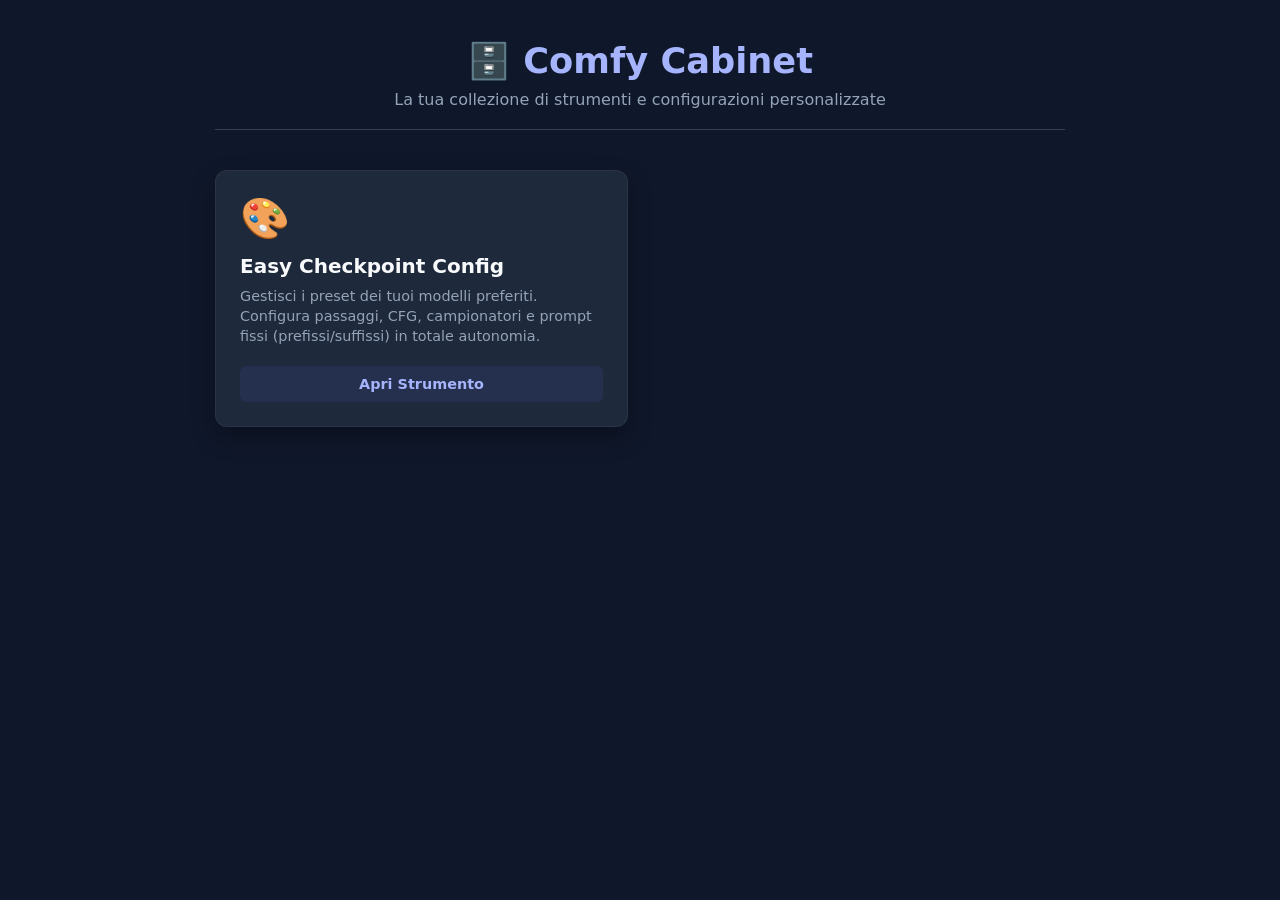
==== web/index.html @ f2f69a7c "V0.1" ====
<!DOCTYPE html>
<html lang="it">
<head>
    <meta charset="UTF-8">
    <meta name="viewport" content="width=device-width, initial-scale=1.0">
    <title>Comfy Cabinet - Home</title>
    <link rel="icon" type="image/x-icon" href="favicon.ico">
    <link rel="stylesheet" href="assets/css/style.css">
</head>
<body>
    <div class="container">
        <header>
            <h1>🗄️ Comfy Cabinet</h1>
            <p>La tua collezione di strumenti e configurazioni personalizzate</p>
        </header>

        <div class="cabinet-grid">
            <a href="tools/easy-checkpoint-config/index.html" class="tool-card">
                <div>
                    <div class="tool-icon">🎨</div>
                    <div class="tool-title">Easy Checkpoint Config</div>
                    <div class="tool-desc">Gestisci i preset dei tuoi modelli preferiti. Configura passaggi, CFG, campionatori e prompt fissi (prefissi/suffissi) in totale autonomia.</div>
                </div>
                <div class="tool-btn">Apri Strumento</div>
            </a>
        </div>
    </div>
</body>
</html>
---- web/assets/css/style.css ----
:root {
    --bg-main: #0f172a;
    --bg-card: #1e293b;
    --bg-input: #020617;
    --border-color: #334155;
    --text-main: #f8fafc;
    --text-muted: #94a3b8;
    --accent: #6366f1;
    --accent-hover: #4f46e5;
    --success: #10b981;
    --error: #ef4444;
    --bg-dropdown: #090d16;
}

* { box-sizing: border-box; margin: 0; padding: 0; font-family: system-ui, sans-serif; }
body { background-color: var(--bg-main); color: var(--text-main); min-height: 100vh; padding: 40px 20px; }
.container { max-width: 850px; margin: 0 auto; }

header { text-align: center; margin-bottom: 40px; border-bottom: 1px solid var(--border-color); padding-bottom: 20px; }
h1 { font-size: 2.2rem; font-weight: 800; color: #a5b4fc; }
header p { color: var(--text-muted); margin-top: 8px; font-size: 1rem; }

.cabinet-grid { display: grid; grid-template-columns: 1fr; gap: 24px; margin-top: 20px; }
@media (min-width: 768px) { .cabinet-grid { grid-template-columns: 1fr 1fr; } }
.tool-card { 
    background-color: var(--bg-card); border-radius: 12px; padding: 24px; 
    border: 1px solid rgba(255, 255, 255, 0.05); box-shadow: 0 10px 25px rgba(0,0,0,0.3);
    display: flex; flex-direction: column; justify-content: space-between;
    transition: transform 0.2s, border-color 0.2s; text-decoration: none; color: inherit;
}
.tool-card:hover { transform: translateY(-2px); border-color: var(--accent); }
.tool-icon { font-size: 2.5rem; margin-bottom: 12px; }
.tool-title { font-size: 1.25rem; font-weight: 700; color: #f8fafc; margin-bottom: 8px; }
.tool-desc { font-size: 0.9rem; color: var(--text-muted); line-height: 1.4; margin-bottom: 20px; }
.tool-btn { background-color: rgba(99, 102, 241, 0.1); color: #a5b4fc; font-weight: 700; font-size: 0.9rem; padding: 10px 16px; border-radius: 6px; text-align: center; transition: all 0.2s; }
.tool-card:hover .tool-btn { background-color: var(--accent); color: white; }

header.tool-header { position: relative; display: flex; justify-content: center; align-items: center; margin-bottom: 24px; }
header.tool-header h1 { font-size: 2rem; }
.btn-nav { color: var(--text-muted); text-decoration: none; font-size: 0.9rem; font-weight: 700; padding: 8px 14px; border-radius: 6px; background: rgba(255,255,255,0.02); border: 1px solid var(--border-color); transition: all 0.2s; }
.btn-nav:hover { color: white; background: rgba(255,255,255,0.08); }
.nav-left { position: absolute; left: 0; }
.nav-right { position: absolute; right: 0; }

.card { background-color: var(--bg-card); border-radius: 12px; padding: 30px; box-shadow: 0 10px 25px rgba(0,0,0,0.4); border: 1px solid rgba(255, 255, 255, 0.05); }
.form-group { margin-bottom: 24px; }
label { display: block; text-transform: uppercase; font-size: 0.75rem; font-weight: 700; letter-spacing: 0.05em; color: var(--text-muted); margin-bottom: 8px; }
input, textarea { width: 100%; background-color: var(--bg-input); border: 1px solid var(--border-color); border-radius: 8px; padding: 12px; color: var(--text-main); font-size: 0.95rem; outline: none; }
input:focus, textarea:focus { border-color: var(--accent); box-shadow: 0 0 0 3px rgba(99, 102, 241, 0.2); }

.select-box-container { position: relative; width: 100%; }
.select-trigger { width: 100%; background-color: var(--bg-input); border: 1px solid var(--border-color); border-radius: 8px; padding: 12px; color: var(--text-main); font-size: 0.95rem; cursor: pointer; display: flex; justify-content: space-between; align-items: center; user-select: none; }
.select-trigger::after { content: ""; border-left: 5px solid transparent; border-right: 5px solid transparent; border-top: 5px solid var(--text-muted); }
.dropdown-panel { position: absolute; top: calc(100% + 4px); left: 0; width: 100%; background-color: var(--bg-dropdown); border: 1px solid var(--border-color); border-radius: 8px; z-index: 100; display: none; padding: 8px; box-shadow: 0 10px 20px rgba(0,0,0,0.5); }
.dropdown-search-wrapper { margin-bottom: 8px; }
.dropdown-search-wrapper input { padding: 8px 10px; font-size: 0.85rem; }
.dropdown-items-list { max-height: 180px; overflow-y: auto; }
.dropdown-item { padding: 10px 12px; cursor: pointer; font-size: 0.95rem; border-radius: 6px; }
.dropdown-item:hover { background-color: var(--accent); color: white; }
.dropdown-item.no-results { color: var(--text-muted); font-style: italic; }

.grid-2 { display: grid; grid-template-columns: 1fr; gap: 20px; }
@media (min-width: 768px) { .grid-2 { grid-template-columns: 1fr 1fr; } }
textarea { resize: none; overflow-y: hidden; min-height: 58px; }
.disabled-form { opacity: 0.3; pointer-events: none; }
.footer-actions { display: flex; justify-content: space-between; align-items: center; margin-top: 24px; padding-top: 16px; border-top: 1px solid var(--border-color); }
.status-msg { font-size: 0.9rem; font-weight: 600; }
.btn-save { background-color: var(--accent); color: white; font-weight: 700; border: none; padding: 14px 28px; border-radius: 8px; cursor: pointer; transition: all 0.2s; box-shadow: 0 4px 12px rgba(99, 102, 241, 0.3); }
.btn-save:hover { background-color: var(--accent-hover); transform: translateY(-1px); }
hr { border: 0; height: 1px; background: var(--border-color); margin: 24px 0; }
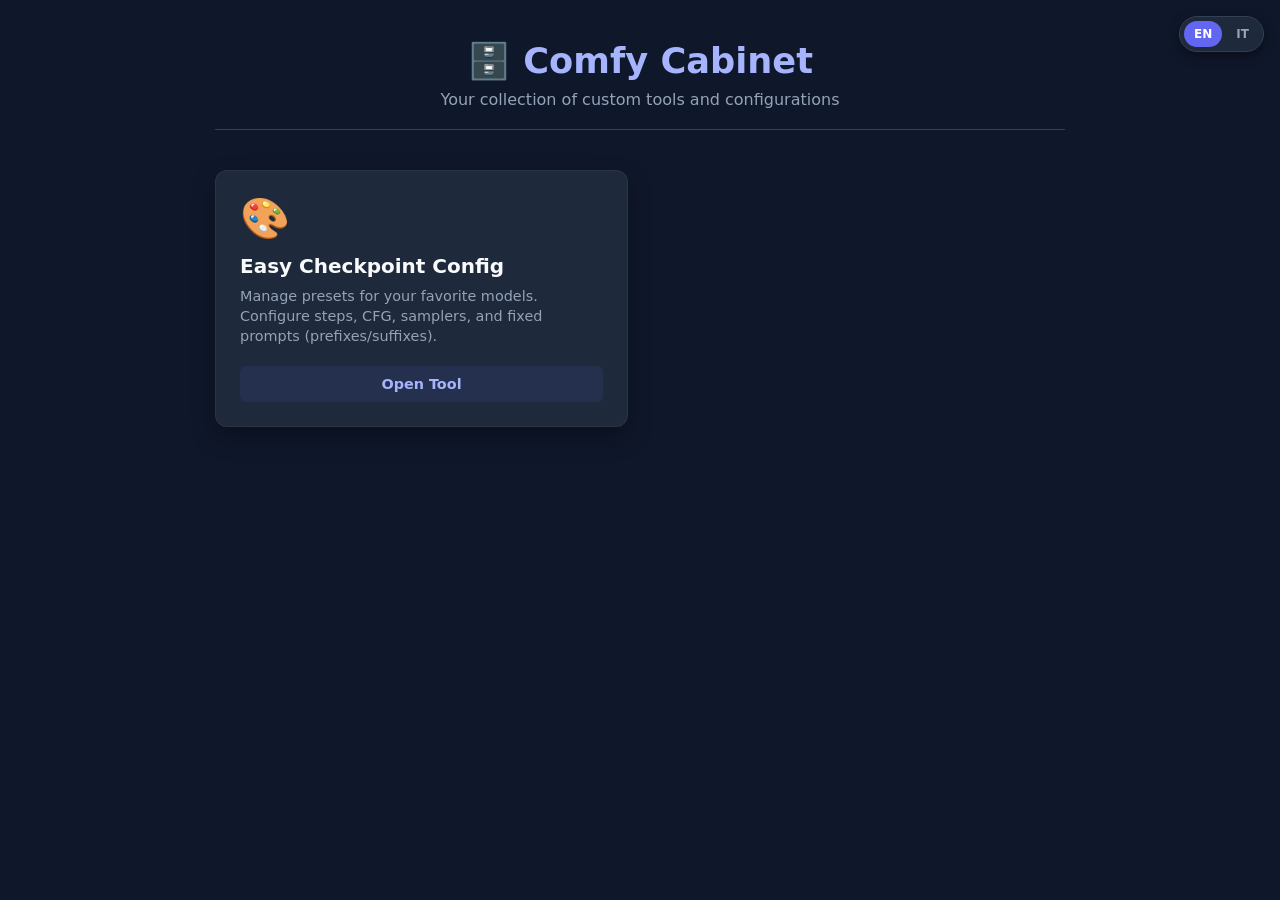
==== commit 981d8640: "i18n translations, changed default from Italian to English" ====
--- a/web/index.html
+++ b/web/index.html
@@ -1,27 +1,28 @@
 <!DOCTYPE html>
-<html lang="it">
+<html lang="en">
 <head>
     <meta charset="UTF-8">
     <meta name="viewport" content="width=device-width, initial-scale=1.0">
-    <title>Comfy Cabinet - Home</title>
+    <title data-i18n="home.page_title">Comfy Cabinet - Home</title>
     <link rel="icon" type="image/x-icon" href="favicon.ico">
     <link rel="stylesheet" href="assets/css/style.css">
+    <script src="assets/js/i18n.js" data-lang-path="lang/"></script>
 </head>
 <body>
     <div class="container">
         <header>
-            <h1>🗄️ Comfy Cabinet</h1>
-            <p>La tua collezione di strumenti e configurazioni personalizzate</p>
+            <h1 data-i18n="home.title">🗄️ Comfy Cabinet</h1>
+            <p data-i18n="home.subtitle">Your collection of custom tools and configurations</p>
         </header>
 
         <div class="cabinet-grid">
             <a href="tools/easy-checkpoint-config/index.html" class="tool-card">
                 <div>
                     <div class="tool-icon">🎨</div>
-                    <div class="tool-title">Easy Checkpoint Config</div>
-                    <div class="tool-desc">Gestisci i preset dei tuoi modelli preferiti. Configura passaggi, CFG, campionatori e prompt fissi (prefissi/suffissi) in totale autonomia.</div>
+                    <div class="tool-title" data-i18n="home.tool_title">Easy Checkpoint Config</div>
+                    <div class="tool-desc" data-i18n="home.tool_desc">Manage presets for your favorite models. Configure steps, CFG, samplers, and fixed prompts (prefixes/suffixes).</div>
                 </div>
-                <div class="tool-btn">Apri Strumento</div>
+                <div class="tool-btn" data-i18n="home.tool_button">Open Tool</div>
             </a>
         </div>
     </div>
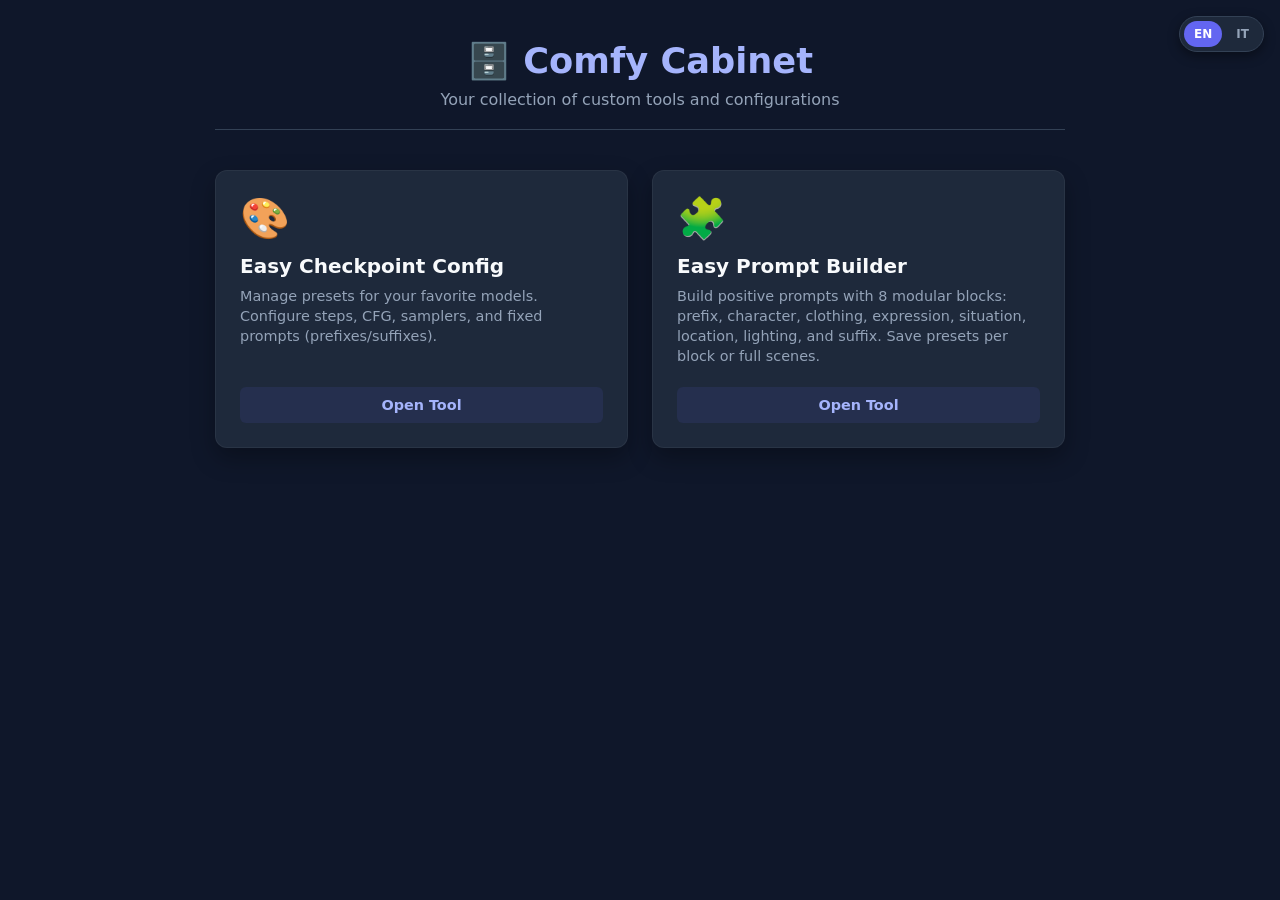
==== commit beb2a288: "added prompt-builder tool" ====
--- a/web/index.html
+++ b/web/index.html
@@ -24,6 +24,15 @@
                 </div>
                 <div class="tool-btn" data-i18n="home.tool_button">Open Tool</div>
             </a>
+
+            <a href="tools/prompt-builder/index.html" class="tool-card">
+                <div>
+                    <div class="tool-icon">🧩</div>
+                    <div class="tool-title" data-i18n="home.tool2_title">Easy Prompt Builder</div>
+                    <div class="tool-desc" data-i18n="home.tool2_desc">Build positive prompts with 8 modular blocks: prefix, character, clothing, expression, situation, location, lighting, and suffix. Save presets per block or full scenes.</div>
+                </div>
+                <div class="tool-btn" data-i18n="home.tool2_button">Open Tool</div>
+            </a>
         </div>
     </div>
 </body>
--- a/web/assets/css/style.css
+++ b/web/assets/css/style.css
@@ -61,6 +61,8 @@
 
 .grid-2 { display: grid; grid-template-columns: 1fr; gap: 20px; }
 @media (min-width: 768px) { .grid-2 { grid-template-columns: 1fr 1fr; } }
+.grid-3 { display: grid; grid-template-columns: 1fr; gap: 20px; }
+@media (min-width: 768px) { .grid-3 { grid-template-columns: 1fr 1fr 1fr; } }
 textarea { resize: none; overflow-y: hidden; min-height: 58px; }
 .disabled-form { opacity: 0.3; pointer-events: none; }
 .footer-actions { display: flex; justify-content: space-between; align-items: center; margin-top: 24px; padding-top: 16px; border-top: 1px solid var(--border-color); }
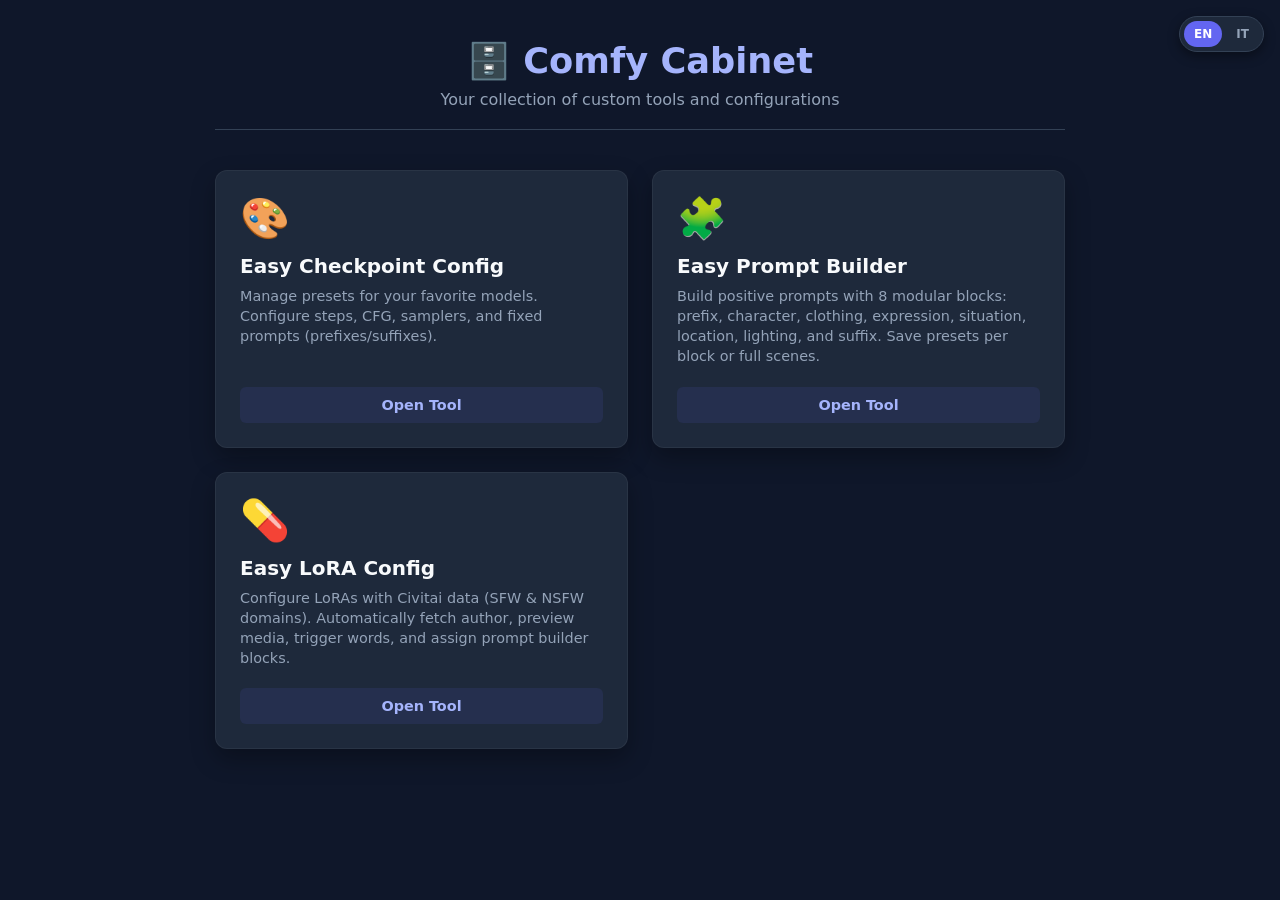
==== commit c5730000: "added lora-config tool" ====
--- a/web/index.html
+++ b/web/index.html
@@ -33,6 +33,15 @@
                 </div>
                 <div class="tool-btn" data-i18n="home.tool2_button">Open Tool</div>
             </a>
+
+            <a href="tools/lora-config/index.html" class="tool-card">
+                <div>
+                    <div class="tool-icon">💊</div>
+                    <div class="tool-title" data-i18n="home.tool3_title">Easy LoRA Config</div>
+                    <div class="tool-desc" data-i18n="home.tool3_desc">Configure LoRAs with Civitai data (SFW & NSFW domains). Automatically fetch author, preview media, trigger words, and assign prompt builder blocks.</div>
+                </div>
+                <div class="tool-btn" data-i18n="home.tool3_button">Open Tool</div>
+            </a>
         </div>
     </div>
 </body>
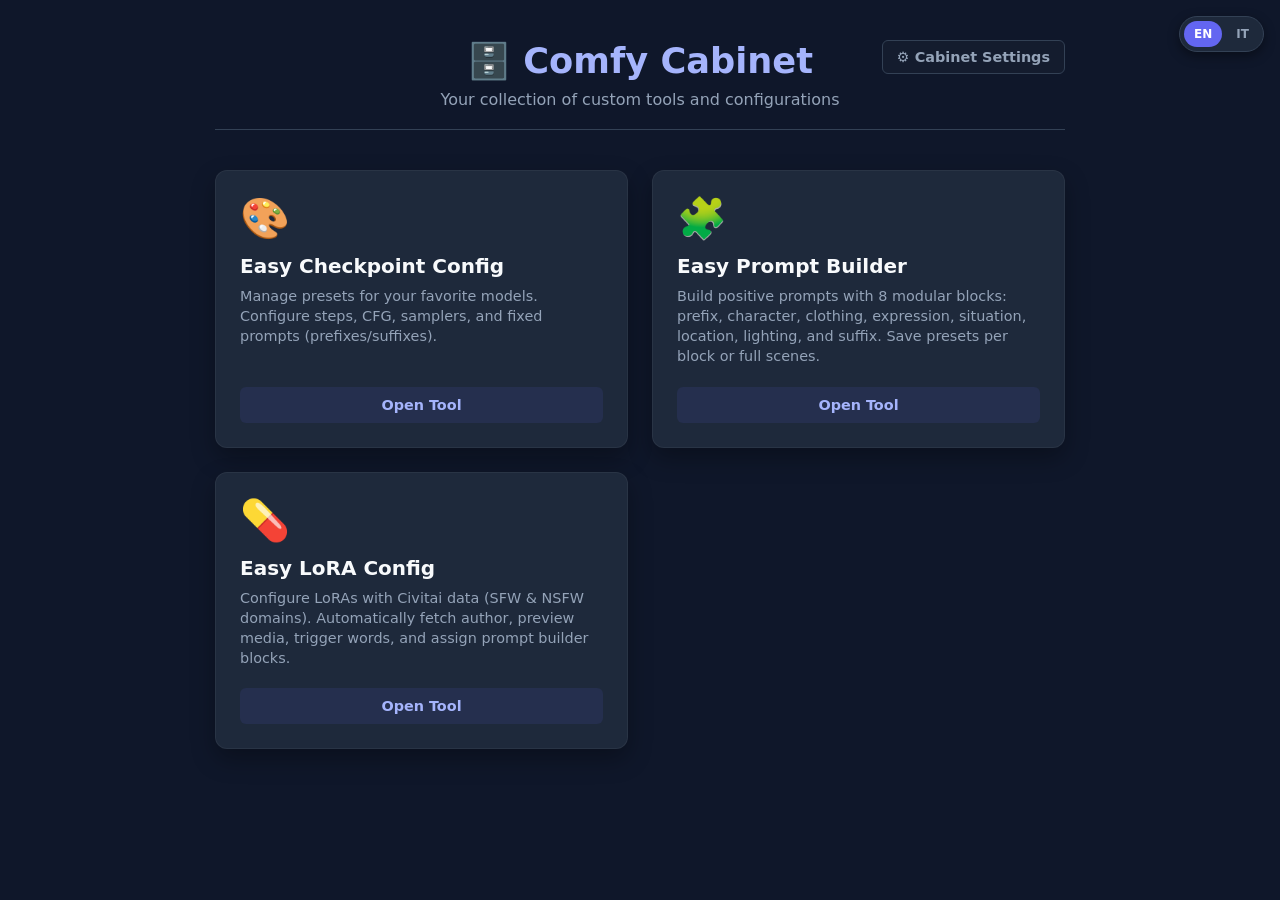
==== commit ec238751: "Better configs and couple bug fixes" ====
--- a/web/index.html
+++ b/web/index.html
@@ -7,10 +7,13 @@
     <link rel="icon" type="image/x-icon" href="favicon.ico">
     <link rel="stylesheet" href="assets/css/style.css">
     <script src="assets/js/i18n.js" data-lang-path="lang/"></script>
+    <script src="assets/js/toast.js"></script>
+    <script src="assets/js/modal_manager.js"></script>
 </head>
 <body>
     <div class="container">
-        <header>
+        <header style="position: relative;">
+            <button type="button" id="btnOpenGlobalSettings" class="btn-nav" style="position: absolute; right: 0; top: 0;" data-i18n="home.settings_btn">⚙️ Cabinet Settings</button>
             <h1 data-i18n="home.title">🗄️ Comfy Cabinet</h1>
             <p data-i18n="home.subtitle">Your collection of custom tools and configurations</p>
         </header>
@@ -44,5 +47,63 @@
             </a>
         </div>
     </div>
+
+    <!-- Global Cabinet Settings Modal -->
+    <div id="globalCabinetSettingsModal" class="modal-overlay" style="display: none; position: fixed; top: 0; left: 0; width: 100vw; height: 100vh; background: rgba(0,0,0,0.7); z-index: 1000; justify-content: center; align-items: center;">
+        <div class="card" style="max-width: 520px; width: 90%;">
+            <div style="display: flex; justify-content: space-between; align-items: center; margin-bottom: 20px;">
+                <h2 style="font-size: 1.25rem; color: white;" data-i18n="home.settings_title">⚙️ Comfy Cabinet Global Settings</h2>
+                <button type="button" id="btnCloseGlobalSettings" class="btn-nav" style="padding: 4px 10px;">✕</button>
+            </div>
+
+            <div class="form-group" style="display: flex; align-items: center; justify-content: space-between; background: var(--bg-input); border: 1px solid var(--border-color); border-radius: 10px; padding: 14px 16px;">
+                <div>
+                    <label style="margin-bottom: 2px; text-transform: none; font-size: 0.9rem; color: white;" data-i18n="settings.close_outside_label">Close Modals on Clicking Outside</label>
+                    <span style="font-size: 0.8rem; color: var(--text-muted); display: block;" data-i18n="settings.close_outside_desc">Dismiss any modal dialog across all Comfy Cabinet tools by clicking the dark background overlay.</span>
+                </div>
+                <input type="checkbox" id="globalCloseOutsideCheckbox" style="width: 20px; height: 20px; cursor: pointer; accent-color: var(--accent); flex-shrink: 0; margin-left: 12px;">
+            </div>
+
+            <div style="display: flex; justify-content: flex-end; margin-top: 20px;">
+                <button type="button" id="btnSaveGlobalCabinetSettings" class="btn-save">💾 Save Settings</button>
+            </div>
+        </div>
+    </div>
+
+    <script>
+        document.addEventListener("DOMContentLoaded", () => {
+            const modal = document.getElementById("globalCabinetSettingsModal");
+            const openBtn = document.getElementById("btnOpenGlobalSettings");
+            const closeBtn = document.getElementById("btnCloseGlobalSettings");
+            const checkbox = document.getElementById("globalCloseOutsideCheckbox");
+            const saveBtn = document.getElementById("btnSaveGlobalCabinetSettings");
+
+            if (checkbox) {
+                checkbox.checked = window.ComfyCabinetSettings.getCloseModalOnClickOutside();
+            }
+
+            if (openBtn && modal) {
+                openBtn.addEventListener("click", () => {
+                    modal.style.display = "flex";
+                });
+            }
+
+            if (closeBtn && modal) {
+                closeBtn.addEventListener("click", () => {
+                    modal.style.display = "none";
+                });
+            }
+
+            if (saveBtn) {
+                saveBtn.addEventListener("click", () => {
+                    if (checkbox) {
+                        window.ComfyCabinetSettings.setCloseModalOnClickOutside(checkbox.checked);
+                    }
+                    if (modal) modal.style.display = "none";
+                    if (window.Toast) window.Toast.success("Global settings saved!");
+                });
+            }
+        });
+    </script>
 </body>
 </html>
--- a/web/assets/css/style.css
+++ b/web/assets/css/style.css
@@ -1,72 +1,125 @@
-:root {
-    --bg-main: #0f172a;
-    --bg-card: #1e293b;
-    --bg-input: #020617;
-    --border-color: #334155;
-    --text-main: #f8fafc;
-    --text-muted: #94a3b8;
-    --accent: #6366f1;
-    --accent-hover: #4f46e5;
-    --success: #10b981;
-    --error: #ef4444;
-    --bg-dropdown: #090d16;
-}
-
-* { box-sizing: border-box; margin: 0; padding: 0; font-family: system-ui, sans-serif; }
-body { background-color: var(--bg-main); color: var(--text-main); min-height: 100vh; padding: 40px 20px; }
-.container { max-width: 850px; margin: 0 auto; }
-
-header { text-align: center; margin-bottom: 40px; border-bottom: 1px solid var(--border-color); padding-bottom: 20px; }
-h1 { font-size: 2.2rem; font-weight: 800; color: #a5b4fc; }
-header p { color: var(--text-muted); margin-top: 8px; font-size: 1rem; }
-
-.cabinet-grid { display: grid; grid-template-columns: 1fr; gap: 24px; margin-top: 20px; }
-@media (min-width: 768px) { .cabinet-grid { grid-template-columns: 1fr 1fr; } }
-.tool-card { 
-    background-color: var(--bg-card); border-radius: 12px; padding: 24px; 
-    border: 1px solid rgba(255, 255, 255, 0.05); box-shadow: 0 10px 25px rgba(0,0,0,0.3);
-    display: flex; flex-direction: column; justify-content: space-between;
-    transition: transform 0.2s, border-color 0.2s; text-decoration: none; color: inherit;
-}
-.tool-card:hover { transform: translateY(-2px); border-color: var(--accent); }
-.tool-icon { font-size: 2.5rem; margin-bottom: 12px; }
-.tool-title { font-size: 1.25rem; font-weight: 700; color: #f8fafc; margin-bottom: 8px; }
-.tool-desc { font-size: 0.9rem; color: var(--text-muted); line-height: 1.4; margin-bottom: 20px; }
-.tool-btn { background-color: rgba(99, 102, 241, 0.1); color: #a5b4fc; font-weight: 700; font-size: 0.9rem; padding: 10px 16px; border-radius: 6px; text-align: center; transition: all 0.2s; }
-.tool-card:hover .tool-btn { background-color: var(--accent); color: white; }
-
-header.tool-header { position: relative; display: flex; justify-content: center; align-items: center; margin-bottom: 24px; }
-header.tool-header h1 { font-size: 2rem; }
-.btn-nav { color: var(--text-muted); text-decoration: none; font-size: 0.9rem; font-weight: 700; padding: 8px 14px; border-radius: 6px; background: rgba(255,255,255,0.02); border: 1px solid var(--border-color); transition: all 0.2s; }
-.btn-nav:hover { color: white; background: rgba(255,255,255,0.08); }
-.nav-left { position: absolute; left: 0; }
-.nav-right { position: absolute; right: 0; }
-
-.card { background-color: var(--bg-card); border-radius: 12px; padding: 30px; box-shadow: 0 10px 25px rgba(0,0,0,0.4); border: 1px solid rgba(255, 255, 255, 0.05); }
-.form-group { margin-bottom: 24px; }
-label { display: block; text-transform: uppercase; font-size: 0.75rem; font-weight: 700; letter-spacing: 0.05em; color: var(--text-muted); margin-bottom: 8px; }
-input, textarea { width: 100%; background-color: var(--bg-input); border: 1px solid var(--border-color); border-radius: 8px; padding: 12px; color: var(--text-main); font-size: 0.95rem; outline: none; }
-input:focus, textarea:focus { border-color: var(--accent); box-shadow: 0 0 0 3px rgba(99, 102, 241, 0.2); }
-
-.select-box-container { position: relative; width: 100%; }
-.select-trigger { width: 100%; background-color: var(--bg-input); border: 1px solid var(--border-color); border-radius: 8px; padding: 12px; color: var(--text-main); font-size: 0.95rem; cursor: pointer; display: flex; justify-content: space-between; align-items: center; user-select: none; }
-.select-trigger::after { content: ""; border-left: 5px solid transparent; border-right: 5px solid transparent; border-top: 5px solid var(--text-muted); }
-.dropdown-panel { position: absolute; top: calc(100% + 4px); left: 0; width: 100%; background-color: var(--bg-dropdown); border: 1px solid var(--border-color); border-radius: 8px; z-index: 100; display: none; padding: 8px; box-shadow: 0 10px 20px rgba(0,0,0,0.5); }
-.dropdown-search-wrapper { margin-bottom: 8px; }
-.dropdown-search-wrapper input { padding: 8px 10px; font-size: 0.85rem; }
-.dropdown-items-list { max-height: 180px; overflow-y: auto; }
-.dropdown-item { padding: 10px 12px; cursor: pointer; font-size: 0.95rem; border-radius: 6px; }
-.dropdown-item:hover { background-color: var(--accent); color: white; }
-.dropdown-item.no-results { color: var(--text-muted); font-style: italic; }
-
-.grid-2 { display: grid; grid-template-columns: 1fr; gap: 20px; }
-@media (min-width: 768px) { .grid-2 { grid-template-columns: 1fr 1fr; } }
-.grid-3 { display: grid; grid-template-columns: 1fr; gap: 20px; }
-@media (min-width: 768px) { .grid-3 { grid-template-columns: 1fr 1fr 1fr; } }
-textarea { resize: none; overflow-y: hidden; min-height: 58px; }
-.disabled-form { opacity: 0.3; pointer-events: none; }
-.footer-actions { display: flex; justify-content: space-between; align-items: center; margin-top: 24px; padding-top: 16px; border-top: 1px solid var(--border-color); }
-.status-msg { font-size: 0.9rem; font-weight: 600; }
-.btn-save { background-color: var(--accent); color: white; font-weight: 700; border: none; padding: 14px 28px; border-radius: 8px; cursor: pointer; transition: all 0.2s; box-shadow: 0 4px 12px rgba(99, 102, 241, 0.3); }
-.btn-save:hover { background-color: var(--accent-hover); transform: translateY(-1px); }
-hr { border: 0; height: 1px; background: var(--border-color); margin: 24px 0; }+:root {
+    --bg-main: #0f172a;
+    --bg-card: #1e293b;
+    --bg-input: #020617;
+    --border-color: #334155;
+    --text-main: #f8fafc;
+    --text-muted: #94a3b8;
+    --accent: #6366f1;
+    --accent-hover: #4f46e5;
+    --success: #10b981;
+    --error: #ef4444;
+    --bg-dropdown: #090d16;
+}
+
+* { box-sizing: border-box; margin: 0; padding: 0; font-family: system-ui, sans-serif; }
+body { background-color: var(--bg-main); color: var(--text-main); min-height: 100vh; padding: 40px 20px; }
+.container { max-width: 850px; margin: 0 auto; }
+
+header { text-align: center; margin-bottom: 40px; border-bottom: 1px solid var(--border-color); padding-bottom: 20px; }
+h1 { font-size: 2.2rem; font-weight: 800; color: #a5b4fc; }
+header p { color: var(--text-muted); margin-top: 8px; font-size: 1rem; }
+
+.cabinet-grid { display: grid; grid-template-columns: 1fr; gap: 24px; margin-top: 20px; }
+@media (min-width: 768px) { .cabinet-grid { grid-template-columns: 1fr 1fr; } }
+.tool-card { 
+    background-color: var(--bg-card); border-radius: 12px; padding: 24px; 
+    border: 1px solid rgba(255, 255, 255, 0.05); box-shadow: 0 10px 25px rgba(0,0,0,0.3);
+    display: flex; flex-direction: column; justify-content: space-between;
+    transition: transform 0.2s, border-color 0.2s; text-decoration: none; color: inherit;
+}
+.tool-card:hover { transform: translateY(-2px); border-color: var(--accent); }
+.tool-icon { font-size: 2.5rem; margin-bottom: 12px; }
+.tool-title { font-size: 1.25rem; font-weight: 700; color: #f8fafc; margin-bottom: 8px; }
+.tool-desc { font-size: 0.9rem; color: var(--text-muted); line-height: 1.4; margin-bottom: 20px; }
+.tool-btn { background-color: rgba(99, 102, 241, 0.1); color: #a5b4fc; font-weight: 700; font-size: 0.9rem; padding: 10px 16px; border-radius: 6px; text-align: center; transition: all 0.2s; }
+.tool-card:hover .tool-btn { background-color: var(--accent); color: white; }
+
+header.tool-header { position: relative; display: flex; justify-content: center; align-items: center; margin-bottom: 24px; min-height: 48px; }
+header.tool-header h1 { font-size: 2rem; text-align: center; }
+.btn-nav { color: var(--text-muted); text-decoration: none; font-size: 0.9rem; font-weight: 700; padding: 8px 14px; border-radius: 6px; background: rgba(255,255,255,0.02); border: 1px solid var(--border-color); transition: all 0.2s; display: inline-flex; align-items: center; gap: 6px; }
+.btn-nav:hover { color: white; background: rgba(255,255,255,0.08); border-color: var(--accent); }
+.nav-left { position: absolute; left: 0; }
+.nav-right { position: absolute; right: 0; }
+
+@media (max-width: 640px) {
+    header.tool-header { flex-direction: column; gap: 12px; }
+    .nav-left, .nav-right { position: static; width: 100%; display: flex; justify-content: center; }
+}
+
+.card { 
+    background-color: rgba(30, 41, 59, 0.85); 
+    backdrop-filter: blur(12px); 
+    -webkit-backdrop-filter: blur(12px);
+    border-radius: 16px; padding: 30px; 
+    box-shadow: 0 10px 30px rgba(0,0,0,0.4); 
+    border: 1px solid rgba(255, 255, 255, 0.08); 
+    transition: box-shadow 0.3s ease;
+}
+.form-group { margin-bottom: 24px; }
+label { display: block; text-transform: uppercase; font-size: 0.75rem; font-weight: 700; letter-spacing: 0.05em; color: var(--text-muted); margin-bottom: 8px; }
+input, textarea { width: 100%; background-color: var(--bg-input); border: 1px solid var(--border-color); border-radius: 8px; padding: 12px; color: var(--text-main); font-size: 0.95rem; outline: none; transition: border-color 0.2s, box-shadow 0.2s; }
+input:focus, textarea:focus { border-color: var(--accent); box-shadow: 0 0 0 3px rgba(99, 102, 241, 0.25); }
+
+.select-box-container { position: relative; width: 100%; }
+.select-trigger { width: 100%; background-color: var(--bg-input); border: 1px solid var(--border-color); border-radius: 8px; padding: 12px; color: var(--text-main); font-size: 0.95rem; cursor: pointer; display: flex; justify-content: space-between; align-items: center; user-select: none; transition: border-color 0.2s; }
+.select-trigger:focus-visible { outline: 2px solid var(--accent); }
+.select-trigger::after { content: ""; border-left: 5px solid transparent; border-right: 5px solid transparent; border-top: 5px solid var(--text-muted); transition: transform 0.2s; }
+.dropdown-panel { position: absolute; top: calc(100% + 4px); left: 0; width: 100%; background-color: var(--bg-dropdown); border: 1px solid var(--border-color); border-radius: 8px; z-index: 100; display: none; padding: 8px; box-shadow: 0 10px 25px rgba(0,0,0,0.6); backdrop-filter: blur(8px); }
+.dropdown-search-wrapper { margin-bottom: 8px; }
+.dropdown-search-wrapper input { padding: 8px 10px; font-size: 0.85rem; }
+.dropdown-items-list { max-height: 200px; overflow-y: auto; scrollbar-width: thin; }
+.dropdown-item { padding: 10px 12px; cursor: pointer; font-size: 0.95rem; border-radius: 6px; transition: background-color 0.15s, color 0.15s; }
+.dropdown-item:hover, .dropdown-item.active-item { background-color: var(--accent); color: white; }
+.dropdown-item.no-results { color: var(--text-muted); font-style: italic; }
+
+.grid-2 { display: grid; grid-template-columns: 1fr; gap: 20px; }
+@media (min-width: 768px) { .grid-2 { grid-template-columns: 1fr 1fr; } }
+.grid-3 { display: grid; grid-template-columns: 1fr; gap: 20px; }
+@media (min-width: 768px) { .grid-3 { grid-template-columns: 1fr 1fr 1fr; } }
+textarea { resize: none; overflow-y: hidden; min-height: 58px; }
+.disabled-form { opacity: 0.3; pointer-events: none; }
+.footer-actions { display: flex; justify-content: space-between; align-items: center; margin-top: 24px; padding-top: 16px; border-top: 1px solid var(--border-color); }
+.status-msg { font-size: 0.9rem; font-weight: 600; }
+.btn-save { background-color: var(--accent); color: white; font-weight: 700; border: none; padding: 14px 28px; border-radius: 8px; cursor: pointer; transition: all 0.2s cubic-bezier(0.4, 0, 0.2, 1); box-shadow: 0 4px 14px rgba(99, 102, 241, 0.35); }
+.btn-save:hover { background-color: var(--accent-hover); transform: translateY(-2px); box-shadow: 0 6px 20px rgba(99, 102, 241, 0.45); }
+.btn-save:active { transform: translateY(0); }
+hr { border: 0; height: 1px; background: var(--border-color); margin: 24px 0; }
+
+/* Toast Notifications */
+#toast-container {
+    position: fixed;
+    bottom: 24px;
+    right: 24px;
+    z-index: 9999;
+    display: flex;
+    flex-direction: column;
+    gap: 10px;
+    max-width: 380px;
+    pointer-events: none;
+}
+.toast {
+    pointer-events: auto;
+    background-color: var(--bg-card);
+    color: var(--text-main);
+    border: 1px solid var(--border-color);
+    padding: 12px 18px;
+    border-radius: 10px;
+    box-shadow: 0 10px 25px rgba(0, 0, 0, 0.5);
+    display: flex;
+    align-items: center;
+    gap: 10px;
+    font-size: 0.9rem;
+    font-weight: 600;
+    animation: toastSlideIn 0.3s cubic-bezier(0.4, 0, 0.2, 1) forwards;
+    transition: opacity 0.25s ease, transform 0.25s ease;
+}
+.toast-success { border-left: 4px solid var(--success); }
+.toast-error { border-left: 4px solid var(--error); }
+.toast-info { border-left: 4px solid var(--accent); }
+.toast.toast-hide { opacity: 0; transform: translateY(10px); }
+
+@keyframes toastSlideIn {
+    from { opacity: 0; transform: translateY(20px); }
+    to { opacity: 1; transform: translateY(0); }
+}
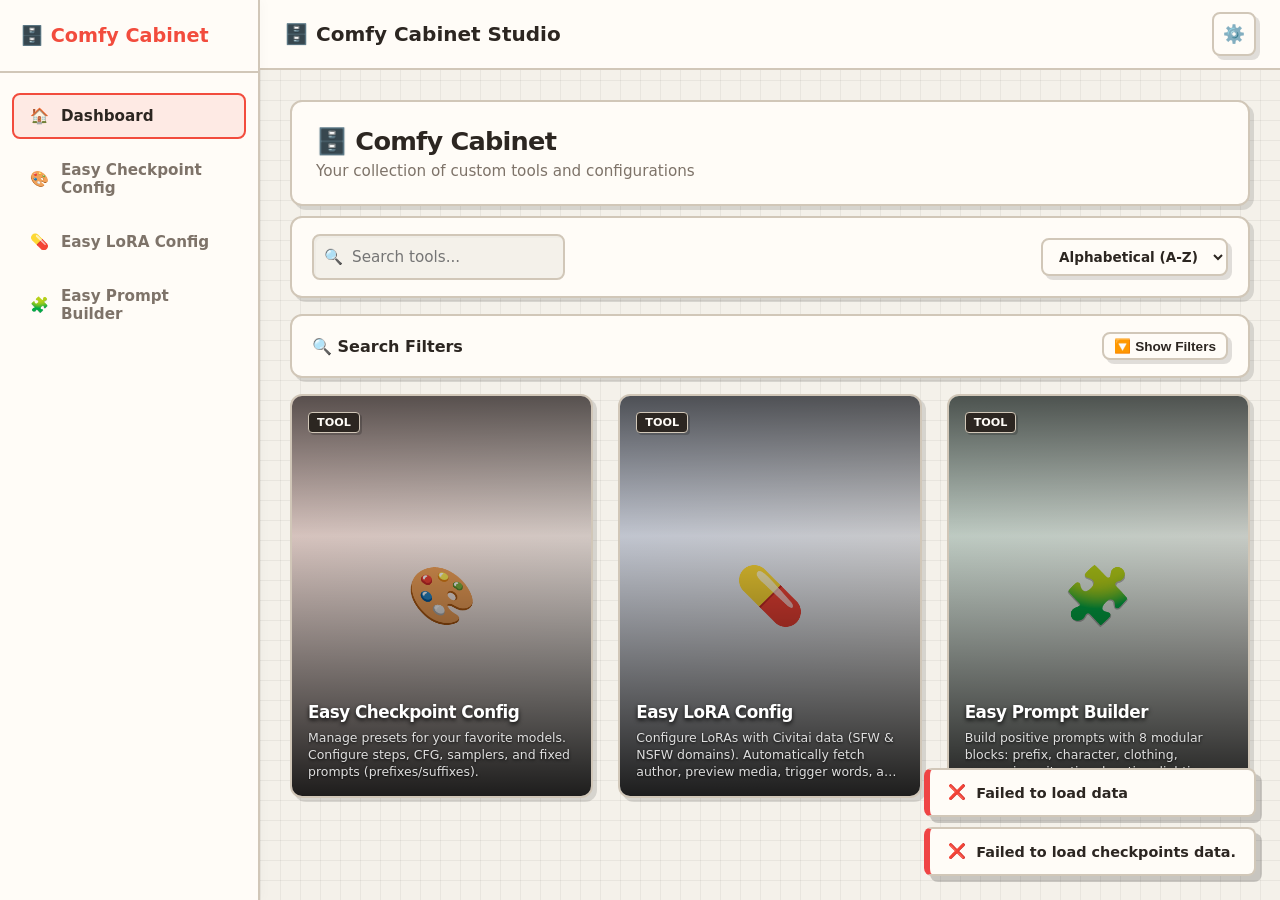
==== commit aed4d27d: "Full rework on Web UI" ====
--- a/web/index.html
+++ b/web/index.html
@@ -1,109 +1,892 @@
 <!DOCTYPE html>
-<html lang="en">
+<html lang="en" data-theme="system" data-color="vermillion">
 <head>
     <meta charset="UTF-8">
-    <meta name="viewport" content="width=device-width, initial-scale=1.0">
-    <title data-i18n="home.page_title">Comfy Cabinet - Home</title>
+    <meta name="viewport" content="width=device-width, initial-scale=1.0, maximum-scale=1.0, user-scalable=no">
+    <title data-i18n="home.page_title">Comfy Cabinet - Tactile Studio</title>
     <link rel="icon" type="image/x-icon" href="favicon.ico">
     <link rel="stylesheet" href="assets/css/style.css">
+    <link rel="stylesheet" href="assets/css/lora_config.css">
+    <link rel="stylesheet" href="assets/css/prompt_builder.css">
+    <script src="assets/js/cabinet_ui.js" defer></script>
     <script src="assets/js/i18n.js" data-lang-path="lang/"></script>
     <script src="assets/js/toast.js"></script>
     <script src="assets/js/modal_manager.js"></script>
+    <script src="assets/js/dropdown.js"></script>
+    <script src="assets/js/router.js" defer></script>
+    <script src="assets/js/dashboard.js" defer></script>
+    <script src="assets/js/easy-checkpoint-config/config.js" defer></script>
+    <script src="assets/js/lora-config/config.js" defer></script>
+    <script src="assets/js/prompt-builder/builder.js" defer></script>
 </head>
 <body>
-    <div class="container">
-        <header style="position: relative;">
-            <button type="button" id="btnOpenGlobalSettings" class="btn-nav" style="position: absolute; right: 0; top: 0;" data-i18n="home.settings_btn">⚙️ Cabinet Settings</button>
-            <h1 data-i18n="home.title">🗄️ Comfy Cabinet</h1>
-            <p data-i18n="home.subtitle">Your collection of custom tools and configurations</p>
-        </header>
-
-        <div class="cabinet-grid">
-            <a href="tools/easy-checkpoint-config/index.html" class="tool-card">
-                <div>
-                    <div class="tool-icon">🎨</div>
-                    <div class="tool-title" data-i18n="home.tool_title">Easy Checkpoint Config</div>
-                    <div class="tool-desc" data-i18n="home.tool_desc">Manage presets for your favorite models. Configure steps, CFG, samplers, and fixed prompts (prefixes/suffixes).</div>
-                </div>
-                <div class="tool-btn" data-i18n="home.tool_button">Open Tool</div>
-            </a>
-
-            <a href="tools/prompt-builder/index.html" class="tool-card">
-                <div>
-                    <div class="tool-icon">🧩</div>
-                    <div class="tool-title" data-i18n="home.tool2_title">Easy Prompt Builder</div>
-                    <div class="tool-desc" data-i18n="home.tool2_desc">Build positive prompts with 8 modular blocks: prefix, character, clothing, expression, situation, location, lighting, and suffix. Save presets per block or full scenes.</div>
-                </div>
-                <div class="tool-btn" data-i18n="home.tool2_button">Open Tool</div>
-            </a>
-
-            <a href="tools/lora-config/index.html" class="tool-card">
-                <div>
-                    <div class="tool-icon">💊</div>
-                    <div class="tool-title" data-i18n="home.tool3_title">Easy LoRA Config</div>
-                    <div class="tool-desc" data-i18n="home.tool3_desc">Configure LoRAs with Civitai data (SFW & NSFW domains). Automatically fetch author, preview media, trigger words, and assign prompt builder blocks.</div>
-                </div>
-                <div class="tool-btn" data-i18n="home.tool3_button">Open Tool</div>
-            </a>
-        </div>
+    <div class="app-container">
+        <!-- Desktop Side Navigation Menu -->
+        <nav class="nav-menu" id="nav-menu">
+            <div class="brand-header">🗄️ Comfy Cabinet</div>
+            <div class="nav-links">
+                <a href="#/dashboard" class="nav-item active" data-route="dashboard">
+                    <span>🏠</span><span data-i18n="nav.dashboard">Dashboard</span>
+                </a>
+                <a href="#/checkpoint" class="nav-item" data-route="checkpoint">
+                    <span>🎨</span><span data-i18n="nav.checkpoints">Easy Checkpoint Config</span>
+                </a>
+                <a href="#/lora" class="nav-item" data-route="lora">
+                    <span>💊</span><span data-i18n="nav.loras">Easy LoRA Config</span>
+                </a>
+                <a href="#/prompt" class="nav-item" data-route="prompt">
+                    <span>🧩</span><span data-i18n="nav.prompts">Easy Prompt Builder</span>
+                </a>
+            </div>
+        </nav>
+
+        <!-- Main Workspace -->
+        <main class="main-content">
+            <!-- Top Bar Header -->
+            <header class="top-bar">
+                <div class="mobile-header-left">
+                    <button class="icon-btn" id="mobile-menu-toggle" style="border: none; background: transparent; box-shadow: none;">☰</button>
+                    <span>Comfy Cabinet</span>
+                </div>
+                <div class="top-bar-title">
+                    <span>🗄️ Comfy Cabinet Studio</span>
+                </div>
+                <div class="header-actions">
+                    <button class="icon-btn" id="openSettingsModal" title="Preferences">⚙️</button>
+                </div>
+            </header>
+
+            <!-- ================= VIEW 1: DASHBOARD ================= -->
+            <section id="view-dashboard" class="view-section">
+                <div class="tool-header">
+                    <div class="flex justify-between items-center w-full">
+                        <div>
+                            <h1 style="font-size: 1.6rem; margin-bottom: 6px;" data-i18n="home.title">🗄️ Comfy Cabinet</h1>
+                            <p style="font-size: 0.95rem; color: var(--text-muted);" data-i18n="home.subtitle">Your tactile collection of custom tools and configurations</p>
+                        </div>
+                    </div>
+                </div>
+
+                <!-- Manager Toolbar -->
+                <div class="card manager-toolbar" style="margin-bottom: 16px;">
+                    <div class="toolbar-left">
+                        <div class="search-box-wrapper" style="min-width: 320px;">
+                            <span class="search-icon">🔍</span>
+                            <input type="text" id="dashboardSearchInput" placeholder="Search tools..." data-i18n-placeholder="home.search_tools_placeholder">
+                        </div>
+                    </div>
+
+                    <div class="toolbar-right">
+                        <select id="sortSelectDashboard" class="btn-nav" style="padding: 8px 12px; font-size: 0.85rem; cursor: pointer;">
+                            <option value="AZ" selected data-i18n="home.sort_az">Alphabetical (A-Z)</option>
+                            <option value="ZA" data-i18n="home.sort_za">Alphabetical (Z-A)</option>
+                        </select>
+                    </div>
+                </div>
+
+                <!-- Filters Panel Card -->
+                <div class="card filters-panel-card" style="padding: 16px 20px; margin-bottom: 16px;">
+                    <div style="display: flex; justify-content: space-between; align-items: center; cursor: pointer; user-select: none;" id="filtersToggleHeader">
+                        <div style="display: flex; align-items: center; gap: 10px;">
+                            <span style="font-weight: 800; font-size: 1rem;" data-i18n="home.filters_panel_title">🔍 Search Filters</span>
+                            <span id="activeFiltersBadge" style="display: none; background: var(--accent); color: var(--text-on-accent); font-size: 0.75rem; font-weight: 800; padding: 2px 8px; border-radius: 10px;">0 Active</span>
+                        </div>
+                        <button type="button" class="btn-nav" id="btnToggleFilters" style="padding: 4px 10px; font-size: 0.85rem; display: inline-flex; align-items: center; gap: 4px;">
+                            <span id="toggleFiltersBtnText" data-i18n="home.show_filters_btn">🔽 Show Filters</span>
+                        </button>
+                    </div>
+
+                    <div id="filtersCollapseContainer" style="margin-top: 14px; display: none; flex-direction: column; gap: 16px;">
+                        <div id="activeFiltersSummaryRow" style="display: none; align-items: center; justify-content: space-between; background: var(--bg-base); border: 2px solid var(--border); padding: 10px 14px; border-radius: var(--radius-md); flex-wrap: wrap; gap: 10px;">
+                            <div style="display: flex; align-items: center; gap: 8px; flex-wrap: wrap;" id="activeFilterChipsContainer">
+                                <span style="font-size: 0.8rem; font-weight: 800; text-transform: uppercase; color: var(--text-muted);">Active Filters:</span>
+                            </div>
+                            <button type="button" id="btnClearAllFilters" class="btn btn-small" style="color: var(--danger); border-color: var(--danger); font-size: 0.75rem;">🧹 Clear All</button>
+                        </div>
+
+                        <div>
+                            <label data-i18n="home.type_filter_label" style="font-size: 0.8rem; text-transform: uppercase; color: var(--text-muted); font-weight: 700; letter-spacing: 0.05em; display: block; margin-bottom: 6px;">Category / Type Filter</label>
+                            <div class="tags-filter-bar" id="dashboardTypeFilterBar">
+                                <span class="tag-filter-pill active" data-type="ALL" data-i18n="home.all_types">All Types</span>
+                                <span class="tag-filter-pill" data-type="Tool" data-i18n="home.type_tool">🛠️ Tool</span>
+                            </div>
+                        </div>
+                    </div>
+                </div>
+
+                <!-- Dashboard Tools Grid -->
+                <div class="tactile-card-grid" id="toolsGrid"></div>
+            </section>
+
+            <!-- ================= VIEW 2: EASY CHECKPOINT CONFIG ================= -->
+            <section id="view-checkpoint" class="view-section" style="display: none;">
+                <div class="tool-header">
+                    <div class="flex justify-between items-center w-full">
+                        <div>
+                            <h1 style="font-size: 1.5rem; margin-bottom: 6px;" data-i18n="easy_config.title">🎨 Easy Checkpoint Config</h1>
+                            <p style="font-size: 0.9rem; color: var(--text-muted);">Intercept checkpoint loads and inject customized model settings, samplers, and prompts.</p>
+                        </div>
+                    </div>
+                </div>
+
+                <!-- Manager Toolbar -->
+                <div class="card manager-toolbar" style="margin-bottom: 16px;">
+                    <div class="toolbar-left">
+                        <div class="search-box-wrapper" style="min-width: 320px;">
+                            <span class="search-icon">🔍</span>
+                            <input type="text" id="checkpointSearchInput" placeholder="Search checkpoints..." data-i18n-placeholder="easy_config.search_checkpoint_placeholder">
+                        </div>
+                    </div>
+
+                    <div class="toolbar-right">
+                        <select id="sortSelectCheckpoint" class="btn-nav" style="padding: 8px 12px; font-size: 0.85rem; cursor: pointer;">
+                            <option value="AZ" selected data-i18n="easy_config.sort_az">Alphabetical (A-Z)</option>
+                            <option value="ZA" data-i18n="easy_config.sort_za">Alphabetical (Z-A)</option>
+                            <option value="SYNCED" data-i18n="easy_config.sort_synced">Recently Synced</option>
+                        </select>
+
+                        <button type="button" id="btnSyncAllCheckpoints" class="btn btn-primary btn-sync-all">
+                            <span class="spinner" id="syncSpinnerCkpt" style="display: none;">⏳</span>
+                            <span id="syncBtnTextCkpt" data-i18n="easy_config.sync_all_checkpoints_btn">🔄 Sync All Metadata (Civitai)</span>
+                        </button>
+                    </div>
+                </div>
+
+                <!-- Collapsible Filters Panel -->
+                <div class="card filters-panel-card" style="padding: 16px 20px; margin-bottom: 16px;">
+                    <div style="display: flex; justify-content: space-between; align-items: center; cursor: pointer; user-select: none;" id="filtersToggleHeaderCkpt">
+                        <div style="display: flex; align-items: center; gap: 10px;">
+                            <span style="font-weight: 800; font-size: 1rem;" data-i18n="easy_config.filters_panel_title">🔍 Search Filters</span>
+                            <span id="activeFiltersBadgeCkpt" style="display: none; background: var(--accent); color: var(--text-on-accent); font-size: 0.75rem; font-weight: 800; padding: 2px 8px; border-radius: 10px;">0 Active</span>
+                        </div>
+                        <button type="button" class="btn-nav" id="btnToggleFiltersCkpt" style="padding: 4px 10px; font-size: 0.85rem; display: inline-flex; align-items: center; gap: 4px;">
+                            <span id="toggleFiltersBtnTextCkpt" data-i18n="easy_config.show_filters_btn">🔽 Show Filters</span>
+                        </button>
+                    </div>
+
+                    <div id="filtersCollapseContainerCkpt" style="margin-top: 14px; display: none; flex-direction: column; gap: 16px;">
+                        <div id="activeFiltersSummaryRowCkpt" style="display: none; align-items: center; justify-content: space-between; background: var(--bg-base); border: 2px solid var(--border); padding: 10px 14px; border-radius: var(--radius-md); flex-wrap: wrap; gap: 10px;">
+                            <div style="display: flex; align-items: center; gap: 8px; flex-wrap: wrap;" id="activeFilterChipsContainerCkpt">
+                                <span style="font-size: 0.8rem; font-weight: 800; text-transform: uppercase; color: var(--text-muted);">Active Filters:</span>
+                            </div>
+                            <button type="button" id="btnClearAllFiltersCkpt" class="btn btn-small" style="color: var(--danger); border-color: var(--danger); font-size: 0.75rem;">🧹 Clear All</button>
+                        </div>
+
+                        <div>
+                            <label data-i18n="easy_config.base_model_fast_filter" style="font-size: 0.8rem; text-transform: uppercase; color: var(--text-muted); font-weight: 700; letter-spacing: 0.05em; display: block; margin-bottom: 6px;">BASE MODEL ARCHITECTURE</label>
+                            <div class="tags-filter-bar" id="baseModelFilterBar">
+                                <span class="tag-filter-pill active" data-base="ALL"><span data-i18n="easy_config.all_base_models">All Base Models</span> (<span class="pill-count">0</span>)</span>
+                            </div>
+                        </div>
+
+                        <div class="grid-2">
+                            <div class="form-group" style="margin-bottom: 0;">
+                                <label data-i18n="easy_config.author_filter" style="font-size: 0.8rem; text-transform: uppercase; color: var(--text-muted); font-weight: 700; letter-spacing: 0.05em;">Author / Creator</label>
+                                <div class="select-box-container">
+                                    <div class="select-trigger" id="authorFilterTrigger" data-i18n="easy_config.all_authors">All Authors</div>
+                                    <div class="dropdown-panel" id="authorFilterPanel">
+                                        <div class="dropdown-search-wrapper">
+                                            <input type="text" id="authorFilterSearch" placeholder="Search author...">
+                                        </div>
+                                        <div class="dropdown-items-list" id="authorFilterList"></div>
+                                    </div>
+                                </div>
+                            </div>
+                            <div class="form-group" style="margin-bottom: 0;">
+                                <label data-i18n="easy_config.tags_filter" style="font-size: 0.8rem; text-transform: uppercase; color: var(--text-muted); font-weight: 700; letter-spacing: 0.05em;">CivitAI Tags</label>
+                                <div class="select-box-container">
+                                    <div class="select-trigger" id="tagFilterTrigger" data-i18n="easy_config.all_tags">All Tags</div>
+                                    <div class="dropdown-panel" id="tagFilterPanel">
+                                        <div class="dropdown-search-wrapper">
+                                            <input type="text" id="tagFilterSearch" placeholder="Search tag...">
+                                        </div>
+                                        <div class="dropdown-items-list" id="tagFilterList"></div>
+                                    </div>
+                                </div>
+                            </div>
+                        </div>
+                    </div>
+                </div>
+
+                <div class="tactile-card-grid" id="checkpointGrid"></div>
+                <div id="noCheckpointsMsg" style="display: none; text-align: center; color: var(--text-muted); padding: 50px; font-weight: 600;">
+                    No matching checkpoints found.
+                </div>
+            </section>
+
+            <!-- ================= VIEW 3: EASY LORA CONFIG ================= -->
+            <section id="view-lora" class="view-section" style="display: none;">
+                <div class="tool-header">
+                    <div class="flex justify-between items-center w-full">
+                        <div>
+                            <h1 style="font-size: 1.5rem; margin-bottom: 6px;" data-i18n="lora_config.title">💊 Easy LoRA Config Loader</h1>
+                            <p style="font-size: 0.9rem; color: var(--text-muted);">Inspect, tag, and configure LoRA models with Civitai metadata, triggers, and prompt builder mappings.</p>
+                        </div>
+                    </div>
+                </div>
+
+                <!-- Manager Toolbar -->
+                <div class="card manager-toolbar" style="margin-bottom: 16px;">
+                    <div class="toolbar-left">
+                        <div class="search-box-wrapper" style="min-width: 320px;">
+                            <span class="search-icon">🔍</span>
+                            <input type="text" id="loraSearchInput" placeholder="Search LoRAs by name, tag, creator..." data-i18n-placeholder="lora_config.search_lora_placeholder">
+                        </div>
+                    </div>
+
+                    <div class="toolbar-right">
+                        <select id="sortSelectLora" class="btn-nav" style="padding: 8px 12px; font-size: 0.85rem; cursor: pointer;">
+                            <option value="AZ" selected data-i18n="lora_config.sort_az">Alphabetical (A-Z)</option>
+                            <option value="ZA" data-i18n="lora_config.sort_za">Alphabetical (Z-A)</option>
+                            <option value="SYNCED" data-i18n="lora_config.sort_synced">Recently Synced</option>
+                        </select>
+
+                        <button type="button" id="btnSyncAllMetadata" class="btn btn-primary btn-sync-all">
+                            <span class="spinner" id="syncSpinner" style="display: none;">⏳</span>
+                            <span id="syncBtnText" data-i18n="lora_config.sync_all_btn">🔄 Sync All Metadata (Civitai)</span>
+                        </button>
+                    </div>
+                </div>
+
+                <!-- Collapsible Filters Section -->
+                <div class="card filters-panel-card" style="padding: 16px 20px;">
+                    <div style="display: flex; justify-content: space-between; align-items: center; cursor: pointer; user-select: none;" id="filtersToggleHeaderLora">
+                        <div style="display: flex; align-items: center; gap: 10px;">
+                            <span style="font-weight: 800; font-size: 1rem;" data-i18n="lora_config.filters_panel_title">🔍 Search Filters</span>
+                            <span id="activeFiltersBadgeLora" style="display: none; background: var(--accent); color: var(--text-on-accent); font-size: 0.75rem; font-weight: 800; padding: 2px 8px; border-radius: 10px;">0 Active</span>
+                        </div>
+                        <button type="button" class="btn-nav" id="btnToggleFiltersLora" style="padding: 4px 10px; font-size: 0.85rem; display: inline-flex; align-items: center; gap: 4px;">
+                            <span id="toggleFiltersBtnTextLora" data-i18n="lora_config.show_filters_btn">🔽 Show Filters</span>
+                        </button>
+                    </div>
+
+                    <div id="filtersCollapseContainerLora" style="margin-top: 14px; display: none; flex-direction: column; gap: 16px;">
+                        <div id="activeFiltersSummaryRowLora" style="display: none; align-items: center; justify-content: space-between; background: var(--bg-base); border: 2px solid var(--border); padding: 10px 14px; border-radius: var(--radius-md); flex-wrap: wrap; gap: 10px;">
+                            <div style="display: flex; align-items: center; gap: 8px; flex-wrap: wrap;" id="activeFilterChipsContainerLora">
+                                <span style="font-size: 0.8rem; font-weight: 800; text-transform: uppercase; color: var(--text-muted);">Active Filters:</span>
+                            </div>
+                            <button type="button" id="btnClearAllFiltersLora" class="btn btn-small" style="color: var(--danger); border-color: var(--danger); font-size: 0.75rem;">🧹 Clear All</button>
+                        </div>
+
+                        <div>
+                            <label data-i18n="lora_config.type_filter_label" style="font-size: 0.8rem; text-transform: uppercase; color: var(--text-muted); font-weight: 700; letter-spacing: 0.05em; display: block; margin-bottom: 6px;">LoRA Type / Category</label>
+                            <div class="tags-filter-bar" id="typeFilterBar">
+                                <span class="tag-filter-pill active" data-type="ALL">All Types</span>
+                                <span class="tag-filter-pill" data-type="Character">👤 Character</span>
+                                <span class="tag-filter-pill" data-type="Style">🎨 Style</span>
+                                <span class="tag-filter-pill" data-type="Concept">💡 Concept</span>
+                                <span class="tag-filter-pill" data-type="Clothing">👗 Clothing</span>
+                                <span class="tag-filter-pill" data-type="Pose">🤸 Pose</span>
+                                <span class="tag-filter-pill" data-type="Background">🏞️ Background</span>
+                                <span class="tag-filter-pill" data-type="Action">🎬 Action</span>
+                                <span class="tag-filter-pill" data-type="Objects">📦 Objects</span>
+                                <span class="tag-filter-pill" data-type="Anime">🌸 Anime</span>
+                            </div>
+                        </div>
+
+                        <div>
+                            <label data-i18n="lora_config.base_model_fast_filter" style="font-size: 0.8rem; text-transform: uppercase; color: var(--text-muted); font-weight: 700; letter-spacing: 0.05em; display: block; margin-bottom: 6px;">Base Model Architecture</label>
+                            <div class="tags-filter-bar" id="baseModelFilterBarLora">
+                                <span class="tag-filter-pill active" data-base="ALL" data-i18n="lora_config.all_base_models">All Base Models</span>
+                            </div>
+                        </div>
+
+                        <div class="grid-2" style="gap: 16px;">
+                            <div>
+                                <label data-i18n="lora_config.author_filter" style="font-size: 0.8rem; text-transform: uppercase; color: var(--text-muted); font-weight: 700; letter-spacing: 0.05em; display: block; margin-bottom: 6px;">Filter by Author</label>
+                                <div class="select-box-container">
+                                    <div class="select-trigger" id="authorFilterTriggerLora">Filter by author...</div>
+                                    <div class="dropdown-panel" id="authorFilterPanelLora">
+                                        <div class="dropdown-search-wrapper">
+                                            <input type="text" id="authorFilterSearchLora" placeholder="Search author...">
+                                        </div>
+                                        <div class="dropdown-items-list" id="authorFilterListLora"></div>
+                                    </div>
+                                </div>
+                            </div>
+
+                            <div>
+                                <label data-i18n="lora_config.tags_filter" style="font-size: 0.8rem; text-transform: uppercase; color: var(--text-muted); font-weight: 700; letter-spacing: 0.05em; display: block; margin-bottom: 6px;">Filter by Tag</label>
+                                <div class="select-box-container">
+                                    <div class="select-trigger" id="tagFilterTriggerLora">Filter by tag...</div>
+                                    <div class="dropdown-panel" id="tagFilterPanelLora">
+                                        <div class="dropdown-search-wrapper">
+                                            <input type="text" id="tagFilterSearchLora" placeholder="Search tag...">
+                                        </div>
+                                        <div class="dropdown-items-list" id="tagFilterListLora"></div>
+                                    </div>
+                                </div>
+                            </div>
+                        </div>
+                    </div>
+                </div>
+
+                <div class="lora-grid" id="loraGrid" style="margin-top: 10px;">
+                    <div style="grid-column: 1 / -1; text-align: center; color: var(--text-muted); padding: 40px; font-weight: 600;">
+                        Loading local LoRAs...
+                    </div>
+                </div>
+            </section>
+
+            <!-- ================= VIEW 4: EASY PROMPT BUILDER ================= -->
+            <section id="view-prompt" class="view-section" style="display: none;">
+                <div class="tool-header">
+                    <div class="flex justify-between items-center w-full">
+                        <div>
+                            <h1 style="font-size: 1.5rem; margin-bottom: 6px;" data-i18n="prompt_builder.title">🧩 Easy Prompt Builder</h1>
+                            <p style="font-size: 0.9rem; color: var(--text-muted);">Construct positive prompts modularly with presets, custom block categories, and live synthesis preview.</p>
+                        </div>
+                    </div>
+                </div>
+
+                <!-- Top Toolbar: Scene Preset & Separator -->
+                <div class="card top-bar-card">
+                    <div class="scene-preset-group">
+                        <label style="margin:0; white-space:nowrap;" data-i18n="prompt_builder.scene_preset_label">Full Scene Preset</label>
+                        <select id="scenePresetSelect">
+                            <option value="" data-i18n="prompt_builder.select_scene_placeholder">Choose scene preset...</option>
+                        </select>
+                        <button id="btnSaveScene" class="btn btn-small btn-primary" data-i18n="prompt_builder.save_scene_btn">💾 Save Scene</button>
+                        <button id="btnDeleteScene" class="btn btn-small" style="color: var(--danger); border-color: var(--danger);" data-i18n="prompt_builder.delete_scene_btn">🗑️ Delete Scene</button>
+                    </div>
+                    <div class="separator-group">
+                        <label style="margin:0;" data-i18n="prompt_builder.prompt_separator_label">Separator</label>
+                        <select id="separatorSelect">
+                            <option value=", ">, (Comma & Space)</option>
+                            <option value="\n">↵ (Newline)</option>
+                            <option value=" | ">| (Pipe)</option>
+                            <option value=" BREAK ">BREAK</option>
+                            <option value=" ">Space</option>
+                        </select>
+                    </div>
+                </div>
+
+                <!-- 8 Modular Prompt Block Cards -->
+                <div class="blocks-grid">
+                    <!-- 1. PREFIX -->
+                    <div class="card block-card" data-category="prefix">
+                        <div class="block-header">
+                            <div class="block-title-tag">
+                                <span>🏷️</span>
+                                <span data-i18n="prompt_builder.block_prefix">Prefix</span>
+                                <span class="block-tag-badge badge-prefix">PREFIX</span>
+                            </div>
+                            <select class="block-select-preset" data-category="prefix">
+                                <option value="" data-i18n="prompt_builder.select_block_preset">Load preset...</option>
+                            </select>
+                        </div>
+                        <textarea class="block-textarea" data-category="prefix" placeholder="masterpiece, best quality, ultra detailed..."></textarea>
+                        <div class="block-actions">
+                            <div style="display:flex; gap:6px;">
+                                <button class="btn btn-small btn-primary btn-save-block" data-category="prefix" data-i18n="prompt_builder.save_block_btn">💾 Save Block</button>
+                                <button class="btn btn-small btn-delete-preset" data-category="prefix" style="color: var(--danger);" data-i18n="prompt_builder.delete_block_btn">🗑️ Delete</button>
+                            </div>
+                            <button class="btn btn-small btn-clear-block" data-category="prefix" data-i18n="prompt_builder.clear_btn">🧹 Clear</button>
+                        </div>
+                    </div>
+
+                    <!-- 2. CHARACTER -->
+                    <div class="card block-card" data-category="character">
+                        <div class="block-header">
+                            <div class="block-title-tag">
+                                <span>👤</span>
+                                <span data-i18n="prompt_builder.block_character">Character</span>
+                                <span class="block-tag-badge badge-character">CHARACTER</span>
+                            </div>
+                            <select class="block-select-preset" data-category="character">
+                                <option value="" data-i18n="prompt_builder.select_block_preset">Load preset...</option>
+                            </select>
+                        </div>
+                        <textarea class="block-textarea" data-category="character" placeholder="1girl, solo, elf warrior, blue eyes..."></textarea>
+                        <div class="block-actions">
+                            <div style="display:flex; gap:6px;">
+                                <button class="btn btn-small btn-primary btn-save-block" data-category="character" data-i18n="prompt_builder.save_block_btn">💾 Save Block</button>
+                                <button class="btn btn-small btn-delete-preset" data-category="character" style="color: var(--danger);" data-i18n="prompt_builder.delete_block_btn">🗑️ Delete</button>
+                            </div>
+                            <button class="btn btn-small btn-clear-block" data-category="character" data-i18n="prompt_builder.clear_btn">🧹 Clear</button>
+                        </div>
+                    </div>
+
+                    <!-- 3. CLOTHING -->
+                    <div class="card block-card" data-category="clothing">
+                        <div class="block-header">
+                            <div class="block-title-tag">
+                                <span>👗</span>
+                                <span data-i18n="prompt_builder.block_clothing">Clothing</span>
+                                <span class="block-tag-badge badge-clothing">CLOTHING</span>
+                            </div>
+                            <select class="block-select-preset" data-category="clothing">
+                                <option value="" data-i18n="prompt_builder.select_block_preset">Load preset...</option>
+                            </select>
+                        </div>
+                        <textarea class="block-textarea" data-category="clothing" placeholder="white dress, leather jacket, boots..."></textarea>
+                        <div class="block-actions">
+                            <div style="display:flex; gap:6px;">
+                                <button class="btn btn-small btn-primary btn-save-block" data-category="clothing" data-i18n="prompt_builder.save_block_btn">💾 Save Block</button>
+                                <button class="btn btn-small btn-delete-preset" data-category="clothing" style="color: var(--danger);" data-i18n="prompt_builder.delete_block_btn">🗑️ Delete</button>
+                            </div>
+                            <button class="btn btn-small btn-clear-block" data-category="clothing" data-i18n="prompt_builder.clear_btn">🧹 Clear</button>
+                        </div>
+                    </div>
+
+                    <!-- 4. EXPRESSION -->
+                    <div class="card block-card" data-category="expression">
+                        <div class="block-header">
+                            <div class="block-title-tag">
+                                <span>😊</span>
+                                <span data-i18n="prompt_builder.block_expression">Expression / Mood</span>
+                                <span class="block-tag-badge badge-expression">EXPRESSION</span>
+                            </div>
+                            <select class="block-select-preset" data-category="expression">
+                                <option value="" data-i18n="prompt_builder.select_block_preset">Load preset...</option>
+                            </select>
+                        </div>
+                        <textarea class="block-textarea" data-category="expression" placeholder="gentle smile, looking at viewer, blush..."></textarea>
+                        <div class="block-actions">
+                            <div style="display:flex; gap:6px;">
+                                <button class="btn btn-small btn-primary btn-save-block" data-category="expression" data-i18n="prompt_builder.save_block_btn">💾 Save Block</button>
+                                <button class="btn btn-small btn-delete-preset" data-category="expression" style="color: var(--danger);" data-i18n="prompt_builder.delete_block_btn">🗑️ Delete</button>
+                            </div>
+                            <button class="btn btn-small btn-clear-block" data-category="expression" data-i18n="prompt_builder.clear_btn">🧹 Clear</button>
+                        </div>
+                    </div>
+
+                    <!-- 5. SITUATION -->
+                    <div class="card block-card" data-category="situation">
+                        <div class="block-header">
+                            <div class="block-title-tag">
+                                <span>🎬</span>
+                                <span data-i18n="prompt_builder.block_situation">Situation / Action</span>
+                                <span class="block-tag-badge badge-situation">SITUATION</span>
+                            </div>
+                            <select class="block-select-preset" data-category="situation">
+                                <option value="" data-i18n="prompt_builder.select_block_preset">Load preset...</option>
+                            </select>
+                        </div>
+                        <textarea class="block-textarea" data-category="situation" placeholder="sitting on bench, holding cup of coffee..."></textarea>
+                        <div class="block-actions">
+                            <div style="display:flex; gap:6px;">
+                                <button class="btn btn-small btn-primary btn-save-block" data-category="situation" data-i18n="prompt_builder.save_block_btn">💾 Save Block</button>
+                                <button class="btn btn-small btn-delete-preset" data-category="situation" style="color: var(--danger);" data-i18n="prompt_builder.delete_block_btn">🗑️ Delete</button>
+                            </div>
+                            <button class="btn btn-small btn-clear-block" data-category="situation" data-i18n="prompt_builder.clear_btn">🧹 Clear</button>
+                        </div>
+                    </div>
+
+                    <!-- 6. LOCATION -->
+                    <div class="card block-card" data-category="location">
+                        <div class="block-header">
+                            <div class="block-title-tag">
+                                <span>🏞️</span>
+                                <span data-i18n="prompt_builder.block_location">Location / Environment</span>
+                                <span class="block-tag-badge badge-location">LOCATION</span>
+                            </div>
+                            <select class="block-select-preset" data-category="location">
+                                <option value="" data-i18n="prompt_builder.select_block_preset">Load preset...</option>
+                            </select>
+                        </div>
+                        <textarea class="block-textarea" data-category="location" placeholder="cozy cafe interior, rainy city street outside..."></textarea>
+                        <div class="block-actions">
+                            <div style="display:flex; gap:6px;">
+                                <button class="btn btn-small btn-primary btn-save-block" data-category="location" data-i18n="prompt_builder.save_block_btn">💾 Save Block</button>
+                                <button class="btn btn-small btn-delete-preset" data-category="location" style="color: var(--danger);" data-i18n="prompt_builder.delete_block_btn">🗑️ Delete</button>
+                            </div>
+                            <button class="btn btn-small btn-clear-block" data-category="location" data-i18n="prompt_builder.clear_btn">🧹 Clear</button>
+                        </div>
+                    </div>
+
+                    <!-- 7. LIGHTING -->
+                    <div class="card block-card" data-category="lighting">
+                        <div class="block-header">
+                            <div class="block-title-tag">
+                                <span>💡</span>
+                                <span data-i18n="prompt_builder.block_lighting">Lighting / Camera</span>
+                                <span class="block-tag-badge badge-lighting">LIGHTING</span>
+                            </div>
+                            <select class="block-select-preset" data-category="lighting">
+                                <option value="" data-i18n="prompt_builder.select_block_preset">Load preset...</option>
+                            </select>
+                        </div>
+                        <textarea class="block-textarea" data-category="lighting" placeholder="warm golden hour lighting, soft shadows, bokeh..."></textarea>
+                        <div class="block-actions">
+                            <div style="display:flex; gap:6px;">
+                                <button class="btn btn-small btn-primary btn-save-block" data-category="lighting" data-i18n="prompt_builder.save_block_btn">💾 Save Block</button>
+                                <button class="btn btn-small btn-delete-preset" data-category="lighting" style="color: var(--danger);" data-i18n="prompt_builder.delete_block_btn">🗑️ Delete</button>
+                            </div>
+                            <button class="btn btn-small btn-clear-block" data-category="lighting" data-i18n="prompt_builder.clear_btn">🧹 Clear</button>
+                        </div>
+                    </div>
+
+                    <!-- 8. SUFFIX -->
+                    <div class="card block-card" data-category="suffix">
+                        <div class="block-header">
+                            <div class="block-title-tag">
+                                <span>✨</span>
+                                <span data-i18n="prompt_builder.block_suffix">Suffix / Quality</span>
+                                <span class="block-tag-badge badge-suffix">SUFFIX</span>
+                            </div>
+                            <select class="block-select-preset" data-category="suffix">
+                                <option value="" data-i18n="prompt_builder.select_block_preset">Load preset...</option>
+                            </select>
+                        </div>
+                        <textarea class="block-textarea" data-category="suffix" placeholder="trending on artstation, 8k resolution, cinematic lighting..."></textarea>
+                        <div class="block-actions">
+                            <div style="display:flex; gap:6px;">
+                                <button class="btn btn-small btn-primary btn-save-block" data-category="suffix" data-i18n="prompt_builder.save_block_btn">💾 Save Block</button>
+                                <button class="btn btn-small btn-delete-preset" data-category="suffix" style="color: var(--danger);" data-i18n="prompt_builder.delete_block_btn">🗑️ Delete</button>
+                            </div>
+                            <button class="btn btn-small btn-clear-block" data-category="suffix" data-i18n="prompt_builder.clear_btn">🧹 Clear</button>
+                        </div>
+                    </div>
+                </div>
+
+                <!-- Real-Time Live Combined Prompt Preview Footer -->
+                <div class="card preview-card" style="margin-top: 24px;">
+                    <div class="preview-header">
+                        <h3 style="margin:0; font-size:1.1rem;" data-i18n="prompt_builder.preview_title">Real-Time Combined Prompt</h3>
+                        <div class="stats-badge">
+                            <span id="wordCount">0</span> words | <span id="charCount">0</span> chars
+                        </div>
+                    </div>
+                    <div id="previewText" class="preview-box">Your combined prompt will appear here in real-time as you type...</div>
+                    <div class="preview-actions" style="justify-content: flex-end;">
+                        <div style="display: flex; gap: 8px;">
+                            <button id="btnCopyPrompt" class="btn btn-primary" data-i18n="prompt_builder.copy_prompt_btn">📋 Copy Prompt</button>
+                            <button id="btnSaveActive" class="btn btn-save" data-i18n="prompt_builder.save_active_btn">💾 Save Active Config to Node</button>
+                        </div>
+                    </div>
+                </div>
+            </section>
+        </main>
     </div>
 
-    <!-- Global Cabinet Settings Modal -->
-    <div id="globalCabinetSettingsModal" class="modal-overlay" style="display: none; position: fixed; top: 0; left: 0; width: 100vw; height: 100vh; background: rgba(0,0,0,0.7); z-index: 1000; justify-content: center; align-items: center;">
-        <div class="card" style="max-width: 520px; width: 90%;">
-            <div style="display: flex; justify-content: space-between; align-items: center; margin-bottom: 20px;">
-                <h2 style="font-size: 1.25rem; color: white;" data-i18n="home.settings_title">⚙️ Comfy Cabinet Global Settings</h2>
-                <button type="button" id="btnCloseGlobalSettings" class="btn-nav" style="padding: 4px 10px;">✕</button>
+    <!-- Detail Inspect & Edit Modal -->
+    <div id="detailModal" class="detail-modal-overlay" style="display: none;">
+        <div class="detail-modal-card">
+            <div class="detail-modal-header">
+                <div class="detail-modal-top-row">
+                    <h2 class="detail-modal-title" id="modalTitle">Model Title</h2>
+                    <button type="button" id="closeDetailModal" class="btn-nav icon-close-btn" title="Close">✕</button>
+                </div>
+                <div class="detail-modal-actions-row">
+                    <a id="btnViewCivitai" href="#" target="_blank" rel="noopener noreferrer" class="btn btn-nav" data-i18n="easy_config.btn_see_on_civitai">🌐 See on CivitAI</a>
+                    <button type="button" id="btnResyncSingle" class="btn btn-nav" data-i18n="easy_config.btn_resync_checkpoint">🔄 Resync Civitai Data</button>
+                    <span class="badge-tag" id="modalAuthorBadge">👤 Author</span>
+                </div>
+                <div class="tags-list-container" id="modalTagsContainer"></div>
             </div>
 
-            <div class="form-group" style="display: flex; align-items: center; justify-content: space-between; background: var(--bg-input); border: 1px solid var(--border-color); border-radius: 10px; padding: 14px 16px;">
-                <div>
-                    <label style="margin-bottom: 2px; text-transform: none; font-size: 0.9rem; color: white;" data-i18n="settings.close_outside_label">Close Modals on Clicking Outside</label>
-                    <span style="font-size: 0.8rem; color: var(--text-muted); display: block;" data-i18n="settings.close_outside_desc">Dismiss any modal dialog across all Comfy Cabinet tools by clicking the dark background overlay.</span>
-                </div>
-                <input type="checkbox" id="globalCloseOutsideCheckbox" style="width: 20px; height: 20px; cursor: pointer; accent-color: var(--accent); flex-shrink: 0; margin-left: 12px;">
-            </div>
-
-            <div style="display: flex; justify-content: flex-end; margin-top: 20px;">
-                <button type="button" id="btnSaveGlobalCabinetSettings" class="btn-save">💾 Save Settings</button>
+            <div class="detail-modal-body">
+                <div class="info-grid">
+                    <div class="info-box"><label>Version</label><p id="infoVersion">v1.0</p></div>
+                    <div class="info-box"><label>File Name</label><p id="infoFileName">model.safetensors</p></div>
+                    <div class="info-box"><label data-i18n="easy_config.base_model_label">Base Model</label><p id="infoBaseModel">SD 1.5</p></div>
+                    <div class="info-box"><label>Size</label><p id="infoSize">2.0 GB</p></div>
+                    <div class="info-box full-width"><label>Location</label><p id="infoLocation">/models/...</p></div>
+                </div>
+
+                <div class="form-group" id="modalTriggerWordsGroup" style="margin-bottom: 20px;">
+                    <label data-i18n="lora_config.trigger_words_label">Trigger Words</label>
+                    <div class="trigger-words-list" id="modalTriggerWordsContainer">
+                        <span style="color: var(--text-muted); font-size: 0.85rem; font-style: italic;">No trigger words</span>
+                    </div>
+                </div>
+
+                <div class="detail-tabs">
+                    <button type="button" class="tab-item active" data-tab="description" data-i18n="easy_config.tab_description">📖 Description</button>
+                    <button type="button" class="tab-item" data-tab="examples" data-i18n="easy_config.tab_examples">🖼️ Examples</button>
+                    <button type="button" class="tab-item" data-tab="config" data-i18n="easy_config.tab_config">⚙️ Config</button>
+                </div>
+
+                <div id="tabDescription" class="tab-content active">
+                    <div class="form-group" style="margin-bottom: 20px;">
+                        <label>Additional Notes ℹ️</label>
+                        <textarea id="modalNotesInput" rows="2" placeholder="Custom notes for this model..."></textarea>
+                    </div>
+                    <div class="form-group" style="margin-bottom: 20px;">
+                        <label>CivitAI Description 📖</label>
+                        <div id="modalDescriptionContent" class="civitai-description-box">
+                            No Civitai description available.
+                        </div>
+                    </div>
+                </div>
+
+                <div id="tabExamples" class="tab-content">
+                    <div class="examples-grid" id="modalExamplesList">
+                        <div style="grid-column: 1 / -1; text-align: center; color: var(--text-muted); padding: 40px;">
+                            No example images available for this model.
+                        </div>
+                    </div>
+                </div>
+
+                <div id="tabConfig" class="tab-content">
+                    <!-- Checkpoint Specific Controls -->
+                    <div id="checkpointConfigControls">
+                        <div class="grid-3" style="margin-bottom: 20px;">
+                            <div class="form-group">
+                                <label data-i18n="easy_config.total_steps_label">Total Steps</label>
+                                <input type="number" id="stepsInput" min="1" value="20">
+                            </div>
+                            <div class="form-group">
+                                <label data-i18n="easy_config.cfg_scale_label">CFG Scale</label>
+                                <input type="number" id="cfgInput" step="0.5" value="7.0">
+                            </div>
+                            <div class="form-group">
+                                <label data-i18n="easy_config.clip_skip_label">Clip Skip</label>
+                                <input type="number" id="clipSkipInput" step="1" max="-1" value="-1" placeholder="-1">
+                            </div>
+                        </div>
+
+                        <div class="grid-2" style="margin-bottom: 20px;">
+                            <div class="form-group">
+                                <label data-i18n="easy_config.sampler_name_label">Sampler Name</label>
+                                <div class="select-box-container">
+                                    <div class="select-trigger" id="modalSamplerTrigger">euler</div>
+                                    <div class="dropdown-panel" id="modalSamplerPanel">
+                                        <div class="dropdown-search-wrapper">
+                                            <input type="text" id="modalSamplerSearch" placeholder="Search sampler...">
+                                        </div>
+                                        <div class="dropdown-items-list" id="modalSamplerList"></div>
+                                    </div>
+                                </div>
+                            </div>
+                            <div class="form-group">
+                                <label data-i18n="easy_config.scheduler_label">Scheduler</label>
+                                <div class="select-box-container">
+                                    <div class="select-trigger" id="modalSchedulerTrigger">normal</div>
+                                    <div class="dropdown-panel" id="modalSchedulerPanel">
+                                        <div class="dropdown-search-wrapper">
+                                            <input type="text" id="modalSchedulerSearch" placeholder="Search scheduler...">
+                                        </div>
+                                        <div class="dropdown-items-list" id="modalSchedulerList"></div>
+                                    </div>
+                                </div>
+                            </div>
+                        </div>
+
+                        <div class="form-group" style="margin-bottom: 20px;">
+                            <label data-i18n="easy_config.prompt_prefix_label">Prompt Prefix</label>
+                            <textarea id="prefixPromptInput" rows="2" placeholder="masterpiece, highly detailed..."></textarea>
+                        </div>
+                        <div class="form-group" style="margin-bottom: 20px;">
+                            <label data-i18n="easy_config.prompt_suffix_label">Prompt Suffix</label>
+                            <textarea id="suffixPromptInput" rows="2" placeholder="best quality, high resolution..."></textarea>
+                        </div>
+                    </div>
+
+                    <!-- LoRA Specific Controls -->
+                    <div id="loraConfigControls" style="display: none;">
+                        <div class="grid-2" style="margin-bottom: 20px;">
+                            <div class="form-group">
+                                <label data-i18n="lora_config.weight_model_label">Model Weight</label>
+                                <input type="number" id="weightModelInput" step="0.05" value="1.0" min="-20" max="20">
+                            </div>
+                            <div class="form-group">
+                                <label data-i18n="lora_config.weight_clip_label">CLIP Weight</label>
+                                <input type="number" id="weightClipInput" step="0.05" value="1.0" min="-20" max="20">
+                            </div>
+                        </div>
+
+                        <div style="display: flex; justify-content: space-between; align-items: center; margin-bottom: 12px; flex-wrap: wrap; gap: 8px;">
+                            <h4 data-i18n="lora_config.blocks_title" style="font-size: 0.95rem; color: var(--accent); margin: 0;">Prompt Builder Blocks (7 Blocks)</h4>
+                        </div>
+
+                        <div class="grid-2">
+                            <div class="form-group">
+                                <label data-i18n="lora_config.block_character">👤 Character</label>
+                                <textarea id="block_character" placeholder="Character details..."></textarea>
+                            </div>
+                            <div class="form-group">
+                                <label data-i18n="lora_config.block_clothing">👗 Clothing</label>
+                                <textarea id="block_clothing" placeholder="Outfit, costume..."></textarea>
+                            </div>
+                            <div class="form-group">
+                                <label data-i18n="lora_config.block_no_clothing">🔞 No Clothing (NSFW)</label>
+                                <textarea id="block_no_clothing" placeholder="NSFW / nude prompt tags..."></textarea>
+                            </div>
+                            <div class="form-group">
+                                <label data-i18n="lora_config.block_expression">😊 Expression</label>
+                                <textarea id="block_expression" placeholder="Facial expression..."></textarea>
+                            </div>
+                            <div class="form-group">
+                                <label data-i18n="lora_group.block_situation">🎬 Situation</label>
+                                <textarea id="block_situation" placeholder="Action, pose..."></textarea>
+                            </div>
+                            <div class="form-group">
+                                <label data-i18n="lora_config.block_location">🏰 Location</label>
+                                <textarea id="block_location" placeholder="Environment, background..."></textarea>
+                            </div>
+                            <div class="form-group">
+                                <label data-i18n="lora_config.block_lighting">💡 Lighting</label>
+                                <textarea id="block_lighting" placeholder="Lighting, camera..."></textarea>
+                            </div>
+                        </div>
+                    </div>
+
+                    <!-- Save Bar inside Config Tab -->
+                    <div style="display: flex; justify-content: space-between; align-items: center; margin-top: 20px; padding-top: 16px; border-top: 2px solid var(--border); flex-wrap: wrap; gap: 10px;">
+                        <button type="button" id="btnSendToComfy" class="btn btn-save" data-i18n="lora_config.send_to_comfy_btn" style="display: none;">🚀 Send to ComfyUI</button>
+                        <button type="button" id="btnSaveModalConfig" class="btn btn-save" data-i18n="easy_config.btn_save_config">💾 Save Configuration</button>
+                    </div>
+                </div>
             </div>
         </div>
     </div>
 
-    <script>
-        document.addEventListener("DOMContentLoaded", () => {
-            const modal = document.getElementById("globalCabinetSettingsModal");
-            const openBtn = document.getElementById("btnOpenGlobalSettings");
-            const closeBtn = document.getElementById("btnCloseGlobalSettings");
-            const checkbox = document.getElementById("globalCloseOutsideCheckbox");
-            const saveBtn = document.getElementById("btnSaveGlobalCabinetSettings");
-
-            if (checkbox) {
-                checkbox.checked = window.ComfyCabinetSettings.getCloseModalOnClickOutside();
-            }
-
-            if (openBtn && modal) {
-                openBtn.addEventListener("click", () => {
-                    modal.style.display = "flex";
-                });
-            }
-
-            if (closeBtn && modal) {
-                closeBtn.addEventListener("click", () => {
-                    modal.style.display = "none";
-                });
-            }
-
-            if (saveBtn) {
-                saveBtn.addEventListener("click", () => {
-                    if (checkbox) {
-                        window.ComfyCabinetSettings.setCloseModalOnClickOutside(checkbox.checked);
-                    }
-                    if (modal) modal.style.display = "none";
-                    if (window.Toast) window.Toast.success("Global settings saved!");
-                });
-            }
-        });
-    </script>
+    <!-- Unified Preferences Modal -->
+    <div id="settingsModal" class="detail-modal-overlay" style="display: none;">
+        <div class="detail-modal-card" style="max-width: 680px; width: 90%;">
+            <div class="detail-modal-header">
+                <h2 style="font-size: 1.25rem;" data-i18n="settings.title">⚙️ Studio & General Preferences</h2>
+                <button type="button" id="closeSettingsModal" class="btn-nav" style="padding: 4px 10px;">✕</button>
+            </div>
+            <div class="detail-modal-body">
+                <div class="pref-section-title">🌐 Language / Lingua</div>
+                <div class="setting-row" style="margin-bottom: 20px;">
+                    <div>
+                        <div class="setting-label">Interface Language</div>
+                        <div class="setting-desc">Switch between English and Italian.</div>
+                    </div>
+                    <div class="tri-switch" id="langSwitch">
+                        <div class="tri-option" data-lang-val="en" onclick="setLanguage('en')">English 🇬🇧</div>
+                        <div class="tri-option" data-lang-val="it" onclick="setLanguage('it')">Italiano 🇮🇹</div>
+                    </div>
+                </div>
+
+                <div class="pref-section-title">🎨 Theme & Color Palette</div>
+                <div class="setting-row">
+                    <div>
+                        <div class="setting-label">Theme Mode</div>
+                        <div class="setting-desc">Select dark mode, light mode, or match system settings.</div>
+                    </div>
+                    <div class="tri-switch" id="themeSwitch">
+                        <div class="tri-option" data-value="dark" onclick="setThemePreference('dark')">🌙 Dark</div>
+                        <div class="tri-option" data-value="light" onclick="setThemePreference('light')">☀️ Light</div>
+                        <div class="tri-option active" data-value="system" onclick="setThemePreference('system')">💻 System</div>
+                    </div>
+                </div>
+
+                <div class="setting-row" style="flex-direction: column; align-items: flex-start; gap: 12px;">
+                    <div>
+                        <div class="setting-label">Accent Color</div>
+                        <div class="setting-desc">Pick your preferred tactile accent theme.</div>
+                    </div>
+                    <div class="color-swatches-grid">
+                        <div class="color-swatch-card active" data-color-val="vermillion" onclick="setAccentColor('vermillion')">
+                            <div class="swatch-dot" style="background: linear-gradient(135deg, #f24c3d, #b91c1c);"></div>
+                            <span class="swatch-name">Vermillion</span>
+                        </div>
+                        <div class="color-swatch-card" data-color-val="electric-blue" onclick="setAccentColor('electric-blue')">
+                            <div class="swatch-dot" style="background: linear-gradient(135deg, #2563eb, #1d4ed8);"></div>
+                            <span class="swatch-name">Electric Blue</span>
+                        </div>
+                        <div class="color-swatch-card" data-color-val="emerald" onclick="setAccentColor('emerald')">
+                            <div class="swatch-dot" style="background: linear-gradient(135deg, #059669, #047857);"></div>
+                            <span class="swatch-name">Emerald Mist</span>
+                        </div>
+                        <div class="color-swatch-card" data-color-val="amber" onclick="setAccentColor('amber')">
+                            <div class="swatch-dot" style="background: linear-gradient(135deg, #f59e0b, #b45309);"></div>
+                            <span class="swatch-name">Amber Glow</span>
+                        </div>
+                        <div class="color-swatch-card" data-color-val="purple-haze" onclick="setAccentColor('purple-haze')">
+                            <div class="swatch-dot" style="background: linear-gradient(135deg, #7c3aed, #5b21b6);"></div>
+                            <span class="swatch-name">Purple Haze</span>
+                        </div>
+                        <div class="color-swatch-card" data-color-val="monochrome" onclick="setAccentColor('monochrome')">
+                            <div class="swatch-dot" style="background: linear-gradient(135deg, #71717a, #3f3f46);"></div>
+                            <span class="swatch-name">Monochrome</span>
+                        </div>
+                    </div>
+                </div>
+
+                <div class="pref-section-title" style="margin-top: 24px;">🌐 CivitAI API & Domain Mode</div>
+                <div class="setting-row">
+                    <div>
+                        <div class="setting-label" data-i18n="lora_config.domain_mode_label">CivitAI Domain Mode</div>
+                        <div class="setting-desc">Choose between SFW (civitai.com) and NSFW (civitai.red).</div>
+                    </div>
+                    <div class="tri-switch">
+                        <div class="tri-option civitai-domain-btn active" data-domain="civitai.com" onclick="setCivitaiDomainMode('civitai.com')">🟢 SFW (civitai.com)</div>
+                        <div class="tri-option civitai-domain-btn" data-domain="civitai.red" onclick="setCivitaiDomainMode('civitai.red')">🔴 NSFW (civitai.red)</div>
+                    </div>
+                </div>
+
+                <div class="form-group" style="margin-top: 14px; margin-bottom: 14px;">
+                    <label data-i18n="lora_config.civitai_api_key_label">CivitAI API Key (Optional)</label>
+                    <input type="password" id="civitaiApiKeyInput" placeholder="Paste your CivitAI API Key..." onchange="saveCivitaiApiKey(this.value)">
+                </div>
+
+                <div style="display: flex; justify-content: flex-end; align-items: center; margin-bottom: 20px;">
+                    <button type="button" class="btn btn-small" onclick="testCivitaiConnection()" data-i18n="lora_config.btn_test_civitai">🧪 Test Connection & API Key</button>
+                </div>
+
+                <div class="pref-section-title" style="margin-top: 24px;">⚙️ Global Defaults</div>
+                <div class="grid-3" style="margin-bottom: 16px;">
+                    <div class="form-group">
+                        <label data-i18n="settings.default_steps_label">Default Steps</label>
+                        <input type="number" id="globalSteps" value="20" min="1">
+                    </div>
+                    <div class="form-group">
+                        <label data-i18n="settings.default_cfg_label">Default CFG</label>
+                        <input type="number" id="globalCfg" value="7.0" step="0.5">
+                    </div>
+                    <div class="form-group">
+                        <label data-i18n="settings.default_clip_skip_label">Default Clip Skip</label>
+                        <input type="number" id="globalClipSkip" value="-1" max="-1">
+                    </div>
+                </div>
+
+                <div class="setting-row" style="margin-bottom: 20px;">
+                    <div>
+                        <div class="setting-label" data-i18n="settings.close_outside_label">Close Modals on Backdrop Click</div>
+                        <div class="setting-desc" data-i18n="settings.close_outside_desc">Dismiss modal dialogs by clicking the background overlay.</div>
+                    </div>
+                    <input type="checkbox" id="gCloseOutsideCheckbox" checked onchange="toggleBackdropClose(this)">
+                </div>
+
+                <div style="display: flex; justify-content: flex-end; align-items: center; margin-top: 20px; padding-top: 16px; border-top: 2px solid var(--border);">
+                    <button type="button" id="saveGlobalBtn" class="btn btn-save" data-i18n="settings.save_btn">💾 Save Global Settings</button>
+                </div>
+            </div>
+        </div>
+    </div>
+
+    <!-- Save Block Preset Modal -->
+    <div id="saveBlockModal" class="detail-modal-overlay" style="display: none;">
+        <div class="detail-modal-card" style="max-width: 480px; width: 90%;">
+            <div class="detail-modal-header">
+                <h3 style="margin:0;" data-i18n="prompt_builder.modal_save_block_title">Save Block Preset</h3>
+            </div>
+            <div class="detail-modal-body">
+                <div class="form-group">
+                    <label data-i18n="prompt_builder.modal_block_title_label">Preset Name</label>
+                    <input type="text" id="modalBlockTitleInput" placeholder="e.g., Cyberpunk Warrior Girl" data-i18n-placeholder="prompt_builder.modal_block_title_placeholder">
+                </div>
+                <div style="display: flex; justify-content: flex-end; gap: 10px; margin-top: 20px;">
+                    <button type="button" id="modalBlockCancel" class="btn btn-small" data-i18n="prompt_builder.btn_cancel">Cancel</button>
+                    <button type="button" id="modalBlockConfirm" class="btn btn-small btn-primary" data-i18n="prompt_builder.btn_confirm">Save</button>
+                </div>
+            </div>
+        </div>
+    </div>
+
+    <!-- Save Scene Preset Modal -->
+    <div id="saveSceneModal" class="detail-modal-overlay" style="display: none;">
+        <div class="detail-modal-card" style="max-width: 480px; width: 90%;">
+            <div class="detail-modal-header">
+                <h3 style="margin:0;" data-i18n="prompt_builder.modal_save_scene_title">Save Scene Preset</h3>
+            </div>
+            <div class="detail-modal-body">
+                <div class="form-group">
+                    <label data-i18n="prompt_builder.modal_scene_name_label">Scene Name</label>
+                    <input type="text" id="modalSceneNameInput" placeholder="e.g., Dark Forest Scene" data-i18n-placeholder="prompt_builder.modal_scene_name_placeholder">
+                </div>
+                <div style="display: flex; justify-content: flex-end; gap: 10px; margin-top: 20px;">
+                    <button type="button" id="modalSceneCancel" class="btn btn-small" data-i18n="prompt_builder.btn_cancel">Cancel</button>
+                    <button type="button" id="modalSceneConfirm" class="btn btn-small btn-primary" data-i18n="prompt_builder.btn_confirm">Save</button>
+                </div>
+            </div>
+        </div>
+    </div>
 </body>
 </html>
--- a/web/assets/css/style.css
+++ b/web/assets/css/style.css
@@ -1,125 +1,705 @@
-:root {
-    --bg-main: #0f172a;
-    --bg-card: #1e293b;
-    --bg-input: #020617;
-    --border-color: #334155;
-    --text-main: #f8fafc;
-    --text-muted: #94a3b8;
-    --accent: #6366f1;
-    --accent-hover: #4f46e5;
-    --success: #10b981;
-    --error: #ef4444;
-    --bg-dropdown: #090d16;
-}
-
-* { box-sizing: border-box; margin: 0; padding: 0; font-family: system-ui, sans-serif; }
-body { background-color: var(--bg-main); color: var(--text-main); min-height: 100vh; padding: 40px 20px; }
-.container { max-width: 850px; margin: 0 auto; }
-
-header { text-align: center; margin-bottom: 40px; border-bottom: 1px solid var(--border-color); padding-bottom: 20px; }
-h1 { font-size: 2.2rem; font-weight: 800; color: #a5b4fc; }
-header p { color: var(--text-muted); margin-top: 8px; font-size: 1rem; }
-
-.cabinet-grid { display: grid; grid-template-columns: 1fr; gap: 24px; margin-top: 20px; }
-@media (min-width: 768px) { .cabinet-grid { grid-template-columns: 1fr 1fr; } }
-.tool-card { 
-    background-color: var(--bg-card); border-radius: 12px; padding: 24px; 
-    border: 1px solid rgba(255, 255, 255, 0.05); box-shadow: 0 10px 25px rgba(0,0,0,0.3);
-    display: flex; flex-direction: column; justify-content: space-between;
-    transition: transform 0.2s, border-color 0.2s; text-decoration: none; color: inherit;
-}
-.tool-card:hover { transform: translateY(-2px); border-color: var(--accent); }
-.tool-icon { font-size: 2.5rem; margin-bottom: 12px; }
-.tool-title { font-size: 1.25rem; font-weight: 700; color: #f8fafc; margin-bottom: 8px; }
-.tool-desc { font-size: 0.9rem; color: var(--text-muted); line-height: 1.4; margin-bottom: 20px; }
-.tool-btn { background-color: rgba(99, 102, 241, 0.1); color: #a5b4fc; font-weight: 700; font-size: 0.9rem; padding: 10px 16px; border-radius: 6px; text-align: center; transition: all 0.2s; }
-.tool-card:hover .tool-btn { background-color: var(--accent); color: white; }
-
-header.tool-header { position: relative; display: flex; justify-content: center; align-items: center; margin-bottom: 24px; min-height: 48px; }
-header.tool-header h1 { font-size: 2rem; text-align: center; }
-.btn-nav { color: var(--text-muted); text-decoration: none; font-size: 0.9rem; font-weight: 700; padding: 8px 14px; border-radius: 6px; background: rgba(255,255,255,0.02); border: 1px solid var(--border-color); transition: all 0.2s; display: inline-flex; align-items: center; gap: 6px; }
-.btn-nav:hover { color: white; background: rgba(255,255,255,0.08); border-color: var(--accent); }
-.nav-left { position: absolute; left: 0; }
-.nav-right { position: absolute; right: 0; }
-
-@media (max-width: 640px) {
-    header.tool-header { flex-direction: column; gap: 12px; }
-    .nav-left, .nav-right { position: static; width: 100%; display: flex; justify-content: center; }
-}
-
-.card { 
-    background-color: rgba(30, 41, 59, 0.85); 
-    backdrop-filter: blur(12px); 
-    -webkit-backdrop-filter: blur(12px);
-    border-radius: 16px; padding: 30px; 
-    box-shadow: 0 10px 30px rgba(0,0,0,0.4); 
-    border: 1px solid rgba(255, 255, 255, 0.08); 
-    transition: box-shadow 0.3s ease;
-}
-.form-group { margin-bottom: 24px; }
-label { display: block; text-transform: uppercase; font-size: 0.75rem; font-weight: 700; letter-spacing: 0.05em; color: var(--text-muted); margin-bottom: 8px; }
-input, textarea { width: 100%; background-color: var(--bg-input); border: 1px solid var(--border-color); border-radius: 8px; padding: 12px; color: var(--text-main); font-size: 0.95rem; outline: none; transition: border-color 0.2s, box-shadow 0.2s; }
-input:focus, textarea:focus { border-color: var(--accent); box-shadow: 0 0 0 3px rgba(99, 102, 241, 0.25); }
-
-.select-box-container { position: relative; width: 100%; }
-.select-trigger { width: 100%; background-color: var(--bg-input); border: 1px solid var(--border-color); border-radius: 8px; padding: 12px; color: var(--text-main); font-size: 0.95rem; cursor: pointer; display: flex; justify-content: space-between; align-items: center; user-select: none; transition: border-color 0.2s; }
-.select-trigger:focus-visible { outline: 2px solid var(--accent); }
-.select-trigger::after { content: ""; border-left: 5px solid transparent; border-right: 5px solid transparent; border-top: 5px solid var(--text-muted); transition: transform 0.2s; }
-.dropdown-panel { position: absolute; top: calc(100% + 4px); left: 0; width: 100%; background-color: var(--bg-dropdown); border: 1px solid var(--border-color); border-radius: 8px; z-index: 100; display: none; padding: 8px; box-shadow: 0 10px 25px rgba(0,0,0,0.6); backdrop-filter: blur(8px); }
-.dropdown-search-wrapper { margin-bottom: 8px; }
-.dropdown-search-wrapper input { padding: 8px 10px; font-size: 0.85rem; }
-.dropdown-items-list { max-height: 200px; overflow-y: auto; scrollbar-width: thin; }
-.dropdown-item { padding: 10px 12px; cursor: pointer; font-size: 0.95rem; border-radius: 6px; transition: background-color 0.15s, color 0.15s; }
-.dropdown-item:hover, .dropdown-item.active-item { background-color: var(--accent); color: white; }
-.dropdown-item.no-results { color: var(--text-muted); font-style: italic; }
-
-.grid-2 { display: grid; grid-template-columns: 1fr; gap: 20px; }
-@media (min-width: 768px) { .grid-2 { grid-template-columns: 1fr 1fr; } }
-.grid-3 { display: grid; grid-template-columns: 1fr; gap: 20px; }
-@media (min-width: 768px) { .grid-3 { grid-template-columns: 1fr 1fr 1fr; } }
-textarea { resize: none; overflow-y: hidden; min-height: 58px; }
-.disabled-form { opacity: 0.3; pointer-events: none; }
-.footer-actions { display: flex; justify-content: space-between; align-items: center; margin-top: 24px; padding-top: 16px; border-top: 1px solid var(--border-color); }
-.status-msg { font-size: 0.9rem; font-weight: 600; }
-.btn-save { background-color: var(--accent); color: white; font-weight: 700; border: none; padding: 14px 28px; border-radius: 8px; cursor: pointer; transition: all 0.2s cubic-bezier(0.4, 0, 0.2, 1); box-shadow: 0 4px 14px rgba(99, 102, 241, 0.35); }
-.btn-save:hover { background-color: var(--accent-hover); transform: translateY(-2px); box-shadow: 0 6px 20px rgba(99, 102, 241, 0.45); }
-.btn-save:active { transform: translateY(0); }
-hr { border: 0; height: 1px; background: var(--border-color); margin: 24px 0; }
-
-/* Toast Notifications */
-#toast-container {
-    position: fixed;
-    bottom: 24px;
-    right: 24px;
-    z-index: 9999;
-    display: flex;
-    flex-direction: column;
-    gap: 10px;
-    max-width: 380px;
-    pointer-events: none;
-}
-.toast {
-    pointer-events: auto;
-    background-color: var(--bg-card);
-    color: var(--text-main);
-    border: 1px solid var(--border-color);
-    padding: 12px 18px;
-    border-radius: 10px;
-    box-shadow: 0 10px 25px rgba(0, 0, 0, 0.5);
-    display: flex;
-    align-items: center;
-    gap: 10px;
-    font-size: 0.9rem;
-    font-weight: 600;
-    animation: toastSlideIn 0.3s cubic-bezier(0.4, 0, 0.2, 1) forwards;
-    transition: opacity 0.25s ease, transform 0.25s ease;
-}
-.toast-success { border-left: 4px solid var(--success); }
-.toast-error { border-left: 4px solid var(--error); }
-.toast-info { border-left: 4px solid var(--accent); }
-.toast.toast-hide { opacity: 0; transform: translateY(10px); }
-
-@keyframes toastSlideIn {
-    from { opacity: 0; transform: translateY(20px); }
-    to { opacity: 1; transform: translateY(0); }
-}+/* =========================================================
+   COMFY CABINET - TACTILE STUDIO DESIGN SYSTEM
+   ========================================================= */
+
+/* --- 1. Vermillion (Warm / Drafting Paper) --- */
+:root, :root[data-theme="light"][data-color="vermillion"] {
+    --bg-base: #F4F1EA; 
+    --bg-surface: #FFFCF7; 
+    --bg-elevated: #EAE5DB;
+    --text-main: #2C2621; 
+    --text-muted: #7E7369;
+    --border: #D1C7B8;
+    --border-hover: #A69B8D;
+    --accent: #F24C3D; 
+    --accent-hover: #D93829;
+    --accent-muted: rgba(242, 76, 61, 0.1);
+    --text-on-accent: #FFFFFF;
+}
+:root[data-theme="dark"][data-color="vermillion"] {
+    --bg-base: #1A1715; 
+    --bg-surface: #24201D; 
+    --bg-elevated: #332E2A;
+    --text-main: #F4F1EA; 
+    --text-muted: #A39B92;
+    --border: #4A423B;
+    --border-hover: #6E645A;
+    --accent: #FF5A4A; 
+    --accent-hover: #F24C3D;
+    --accent-muted: rgba(255, 90, 74, 0.15);
+    --text-on-accent: #FFFFFF;
+}
+
+/* --- 2. Cobalt Blue / Electric Blue --- */
+:root[data-theme="light"][data-color="blue"], :root[data-theme="light"][data-color="electric-blue"] {
+    --bg-base: #F0F4F8; 
+    --bg-surface: #FFFFFF; 
+    --bg-elevated: #E1E8F0;
+    --text-main: #1E293B; 
+    --text-muted: #64748B;
+    --border: #CBD5E1;
+    --border-hover: #94A3B8;
+    --accent: #2563EB; 
+    --accent-hover: #1D4ED8;
+    --accent-muted: rgba(37, 99, 235, 0.1);
+    --text-on-accent: #FFFFFF;
+}
+:root[data-theme="dark"][data-color="blue"], :root[data-theme="dark"][data-color="electric-blue"] {
+    --bg-base: #0F172A; 
+    --bg-surface: #1E293B; 
+    --bg-elevated: #334155;
+    --text-main: #F8FAFC; 
+    --text-muted: #94A3B8;
+    --border: #475569;
+    --border-hover: #64748B;
+    --accent: #60A5FA; 
+    --accent-hover: #3B82F6;
+    --accent-muted: rgba(96, 165, 250, 0.15);
+    --text-on-accent: #0F172A;
+}
+
+/* --- 3. Emerald Green --- */
+:root[data-theme="light"][data-color="green"], :root[data-theme="light"][data-color="emerald"] {
+    --bg-base: #F1F5F3; 
+    --bg-surface: #FFFFFF; 
+    --bg-elevated: #E2EBE5;
+    --text-main: #1C3328; 
+    --text-muted: #5A7063;
+    --border: #CBDCD4;
+    --border-hover: #9CBDB0;
+    --accent: #059669; 
+    --accent-hover: #047857;
+    --accent-muted: rgba(5, 150, 105, 0.1);
+    --text-on-accent: #FFFFFF;
+}
+:root[data-theme="dark"][data-color="green"], :root[data-theme="dark"][data-color="emerald"] {
+    --bg-base: #121A16; 
+    --bg-surface: #1C2822; 
+    --bg-elevated: #283730;
+    --text-main: #ECFDF5; 
+    --text-muted: #9CA3AF;
+    --border: #3A4F44;
+    --border-hover: #4E685B;
+    --accent: #34D399; 
+    --accent-hover: #10B981;
+    --accent-muted: rgba(52, 211, 153, 0.15);
+    --text-on-accent: #121A16;
+}
+
+/* --- 4. Amber --- */
+:root[data-theme="light"][data-color="amber"] {
+    --bg-base: #FFFBEB; 
+    --bg-surface: #FFFFFF; 
+    --bg-elevated: #FEF3C7;
+    --text-main: #451A03; 
+    --text-muted: #92400E;
+    --border: #FDE68A;
+    --border-hover: #F59E0B;
+    --accent: #D97706; 
+    --accent-hover: #B45309;
+    --accent-muted: rgba(217, 119, 6, 0.1);
+    --text-on-accent: #FFFFFF;
+}
+:root[data-theme="dark"][data-color="amber"] {
+    --bg-base: #1C1917; 
+    --bg-surface: #292524; 
+    --bg-elevated: #44403C;
+    --text-main: #FEF3C7; 
+    --text-muted: #A8A29E;
+    --border: #57534E;
+    --border-hover: #78716C;
+    --accent: #FBBF24; 
+    --accent-hover: #F59E0B;
+    --accent-muted: rgba(251, 191, 36, 0.15);
+    --text-on-accent: #1C1917;
+}
+
+/* --- 5. Purple Haze --- */
+:root[data-theme="light"][data-color="purple"], :root[data-theme="light"][data-color="purple-haze"] {
+    --bg-base: #F5F3FF; 
+    --bg-surface: #FFFFFF; 
+    --bg-elevated: #EDE9FE;
+    --text-main: #2E1065; 
+    --text-muted: #6B21A8;
+    --border: #DDD6FE;
+    --border-hover: #A855F7;
+    --accent: #7C3AED; 
+    --accent-hover: #6D28D9;
+    --accent-muted: rgba(124, 58, 237, 0.1);
+    --text-on-accent: #FFFFFF;
+}
+:root[data-theme="dark"][data-color="purple"], :root[data-theme="dark"][data-color="purple-haze"] {
+    --bg-base: #130E26; 
+    --bg-surface: #1E1738; 
+    --bg-elevated: #2E2452;
+    --text-main: #F5F3FF; 
+    --text-muted: #A78BFA;
+    --border: #4C3B75;
+    --border-hover: #6B4E9C;
+    --accent: #A78BFA; 
+    --accent-hover: #8B5CF6;
+    --accent-muted: rgba(167, 139, 250, 0.15);
+    --text-on-accent: #130E26;
+}
+
+/* --- 6. Monochrome --- */
+:root[data-theme="light"][data-color="monochrome"] {
+    --bg-base: #F5F5F5; 
+    --bg-surface: #FFFFFF; 
+    --bg-elevated: #E5E5E5;
+    --text-main: #171717; 
+    --text-muted: #737373;
+    --border: #D4D4D4;
+    --border-hover: #A3A3A3;
+    --accent: #171717; 
+    --accent-hover: #000000;
+    --accent-muted: rgba(23, 23, 23, 0.1);
+    --text-on-accent: #FFFFFF;
+}
+:root[data-theme="dark"][data-color="monochrome"] {
+    --bg-base: #0A0A0A; 
+    --bg-surface: #171717; 
+    --bg-elevated: #262626;
+    --text-main: #F5F5F5; 
+    --text-muted: #A3A3A3;
+    --border: #404040;
+    --border-hover: #737373;
+    --accent: #F5F5F5; 
+    --accent-hover: #FFFFFF;
+    --accent-muted: rgba(245, 245, 245, 0.15);
+    --text-on-accent: #000000;
+}
+
+/* --- Global Shared Variables --- */
+:root, :root[data-theme="light"] {
+    --danger: #EF4444;
+    --shadow-solid: 4px 4px 0px rgba(0, 0, 0, 0.12);
+    --shadow-solid-hover: 6px 6px 0px rgba(0, 0, 0, 0.18);
+    --grid-color: rgba(0, 0, 0, 0.05);
+    --radius-md: 8px;
+    --radius-lg: 12px;
+    --bg-card: var(--bg-surface);
+    --bg-input: var(--bg-base);
+    --border-color: var(--border);
+}
+:root[data-theme="dark"] {
+    --danger: #EF4444;
+    --shadow-solid: 4px 4px 0px rgba(0, 0, 0, 0.7);
+    --shadow-solid-hover: 6px 6px 0px rgba(0, 0, 0, 0.9);
+    --grid-color: rgba(255, 255, 255, 0.03);
+    --radius-md: 8px;
+    --radius-lg: 12px;
+    --bg-card: var(--bg-surface);
+    --bg-input: var(--bg-base);
+    --border-color: var(--border);
+}
+
+/* =========================================================
+   CORE BASE STYLES & LAYOUT
+   ========================================================= */
+
+* { box-sizing: border-box; margin: 0; padding: 0; }
+
+body {
+    background-color: var(--bg-base);
+    background-image: 
+        linear-gradient(var(--grid-color) 1px, transparent 1px),
+        linear-gradient(90deg, var(--grid-color) 1px, transparent 1px);
+    background-size: 20px 20px;
+    color: var(--text-main);
+    font-family: 'Inter', system-ui, -apple-system, sans-serif;
+    height: 100vh;
+    display: flex;
+    overflow: hidden;
+    transition: background-color 0.4s ease, color 0.4s ease;
+}
+
+h1, h2, h3, h4 { font-weight: 700; letter-spacing: -0.03em; }
+
+a { color: inherit; text-decoration: none; }
+
+.flex { display: flex; }
+.items-center { align-items: center; }
+.justify-between { justify-content: space-between; }
+.gap-2 { gap: 0.5rem; } .gap-4 { gap: 1rem; }
+.w-full { width: 100%; }
+
+.app-container { display: flex; width: 100%; height: 100%; flex-direction: row; }
+
+/* Desktop Sidebar Nav */
+.nav-menu {
+    background-color: var(--bg-surface); border-right: 2px solid var(--border);
+    display: flex; flex-direction: column; width: 260px; z-index: 40; flex-shrink: 0;
+    box-shadow: 4px 0px 10px rgba(0,0,0,0.02);
+    transition: background-color 0.4s ease, border-color 0.4s ease;
+}
+.brand-header {
+    padding: 24px 20px; border-bottom: 2px solid var(--border); font-size: 1.2rem;
+    font-weight: 800; display: flex; align-items: center; gap: 10px; color: var(--accent);
+    transition: color 0.4s ease, border-color 0.4s ease;
+}
+.nav-links { padding: 20px 12px; display: flex; flex-direction: column; gap: 8px; flex: 1; }
+.nav-item {
+    padding: 12px 16px; border-radius: var(--radius-md); color: var(--text-muted);
+    cursor: pointer; font-weight: 600; font-size: 0.95rem; text-decoration: none;
+    transition: transform 0.15s, background-color 0.3s, color 0.3s, border-color 0.3s;
+    display: flex; align-items: center; gap: 12px; border: 2px solid transparent;
+}
+.nav-item:hover { background-color: var(--bg-elevated); color: var(--text-main); transform: translateX(4px); }
+.nav-item.active { background-color: var(--accent-muted); color: var(--text-main); border: 2px solid var(--accent); }
+
+/* Main Content Workspace */
+.main-content { flex: 1; display: flex; flex-direction: column; position: relative; min-width: 0; overflow-y: auto; }
+
+/* Top Header Bar */
+.top-bar {
+    padding: 12px 24px; background: var(--bg-surface); border-bottom: 2px solid var(--border);
+    display: flex; justify-content: space-between; align-items: center; min-height: 70px;
+    position: sticky; top: 0; z-index: 30;
+    transition: background-color 0.4s ease, border-color 0.4s ease;
+}
+.mobile-header-left { display: none; align-items: center; gap: 12px; font-weight: 800; font-size: 1.1rem; color: var(--accent); }
+.top-bar-title { font-size: 1.25rem; font-weight: 800; color: var(--text-main); display: flex; align-items: center; gap: 10px; }
+.header-actions { display: flex; gap: 12px; margin-left: auto; }
+
+.icon-btn {
+    background: var(--bg-surface); border: 2px solid var(--border); color: var(--text-main);
+    width: 44px; height: 44px; border-radius: var(--radius-md); display: flex; align-items: center;
+    justify-content: center; cursor: pointer; transition: all 0.15s; font-size: 1.1rem;
+    box-shadow: var(--shadow-solid); outline: none;
+}
+.icon-btn:hover { transform: translateY(-2px) translateX(-2px); box-shadow: var(--shadow-solid-hover); border-color: var(--text-main); }
+.icon-btn:active { transform: translateY(2px) translateX(2px); box-shadow: none; }
+
+/* View Body Container */
+.view-section { display: flex; flex-direction: column; flex: 1; padding: 30px; padding-bottom: 120px; gap: 24px; animation: snapIn 0.3s cubic-bezier(0.175, 0.885, 0.32, 1.275); }
+@keyframes snapIn { from { opacity: 0; transform: translateY(15px); } to { opacity: 1; transform: translateY(0); } }
+
+/* Cards & Frames */
+.card {
+    background: var(--bg-surface); border: 2px solid var(--border); border-radius: var(--radius-lg);
+    padding: 24px; box-shadow: var(--shadow-solid); transition: all 0.15s ease-out;
+}
+
+.tool-header {
+    display: flex; flex-direction: column; gap: 15px; margin-bottom: 10px; background: var(--bg-surface);
+    padding: 24px; border-radius: var(--radius-lg); border: 2px solid var(--border); box-shadow: var(--shadow-solid);
+    transition: background-color 0.4s ease, border-color 0.4s ease;
+}
+
+/* Inputs & Form Elements */
+.form-group { margin-bottom: 20px; display: flex; flex-direction: column; gap: 8px; }
+label { display: block; text-transform: uppercase; font-size: 0.8rem; font-weight: 700; letter-spacing: 0.05em; color: var(--text-main); }
+
+input[type="text"], input[type="number"], input[type="password"], textarea, select {
+    background: var(--bg-base); border: 2px solid var(--border); color: var(--text-main);
+    padding: 12px 16px; border-radius: var(--radius-md); font-family: inherit; font-size: 0.95rem;
+    outline: none; transition: all 0.2s; max-width: 100%; box-shadow: inset 2px 2px 0px rgba(0,0,0,0.02);
+}
+input:focus, textarea:focus, select:focus {
+    border-color: var(--accent); box-shadow: 4px 4px 0px var(--accent-muted);
+}
+textarea { resize: vertical; min-height: 80px; }
+
+/* Custom Search Trigger Dropdowns */
+.select-box-container { position: relative; width: 100%; box-sizing: border-box; }
+.select-trigger {
+    width: 100%; box-sizing: border-box; background-color: var(--bg-base); border: 2px solid var(--border); border-radius: var(--radius-md);
+    padding: 12px 16px; color: var(--text-main); font-size: 0.95rem; cursor: pointer; display: flex;
+    justify-content: space-between; align-items: center; user-select: none; transition: all 0.2s; font-weight: 600;
+}
+.select-trigger:hover { border-color: var(--text-main); }
+.select-trigger::after { content: "▼"; font-size: 0.75rem; color: var(--text-muted); transition: transform 0.2s; }
+.dropdown-panel {
+    position: absolute; top: calc(100% + 6px); left: 0; width: 100%; box-sizing: border-box; background-color: var(--bg-surface);
+    border: 2px solid var(--border); border-radius: var(--radius-md); z-index: 100; display: none; padding: 10px;
+    box-shadow: var(--shadow-solid-hover);
+}
+.dropdown-search-wrapper { margin-bottom: 10px; width: 100%; box-sizing: border-box; }
+.dropdown-search-wrapper input { width: 100%; box-sizing: border-box; padding: 10px 14px; font-size: 0.9rem; }
+.dropdown-items-list { max-height: 220px; overflow-y: auto; scrollbar-width: thin; }
+.dropdown-item {
+    padding: 10px 14px; cursor: pointer; font-size: 0.95rem; border-radius: 6px; font-weight: 600;
+    transition: background-color 0.15s, color 0.15s; margin-bottom: 4px;
+}
+.dropdown-item:hover, .dropdown-item.active-item { background-color: var(--accent); color: var(--text-on-accent); }
+.dropdown-item.no-results { color: var(--text-muted); font-style: italic; }
+.dropdown-item.disabled-item { opacity: 0.45; cursor: not-allowed; pointer-events: none; color: var(--text-muted); background: transparent !important; }
+.tag-filter-pill.disabled { opacity: 0.45; filter: grayscale(0.8); cursor: not-allowed; pointer-events: none; background: var(--bg-elevated); border-color: var(--border); color: var(--text-muted); }
+
+/* Buttons */
+.btn {
+    background: var(--bg-surface); color: var(--text-main); border: 2px solid var(--border); padding: 12px 20px;
+    border-radius: var(--radius-md); font-weight: 700; cursor: pointer; transition: all 0.15s; font-size: 0.95rem;
+    box-shadow: var(--shadow-solid); text-transform: uppercase; letter-spacing: 0.05em; display: inline-flex;
+    align-items: center; justify-content: center; gap: 8px; text-decoration: none;
+}
+.btn:hover { border-color: var(--text-main); transform: translateY(-2px) translateX(-2px); box-shadow: var(--shadow-solid-hover); }
+.btn:active { transform: translateY(2px) translateX(2px); box-shadow: none; }
+.btn-primary, .btn-save {
+    background: var(--accent); color: var(--text-on-accent); border: 2px solid var(--accent);
+    transition: background-color 0.3s, border-color 0.3s, color 0.3s;
+}
+.btn-primary:hover, .btn-save:hover { background: var(--accent-hover); border-color: var(--text-main); color: var(--text-on-accent); }
+.btn-nav {
+    background: var(--bg-surface); border: 2px solid var(--border); color: var(--text-main);
+    padding: 8px 14px; border-radius: var(--radius-md); font-weight: 700; font-size: 0.85rem;
+    cursor: pointer; transition: all 0.15s; box-shadow: var(--shadow-solid); display: inline-flex;
+    align-items: center; gap: 6px; text-decoration: none;
+}
+.btn-nav:hover { transform: translateY(-2px) translateX(-2px); box-shadow: var(--shadow-solid-hover); border-color: var(--text-main); }
+.btn-small { padding: 6px 12px; font-size: 0.8rem; border-radius: 6px; }
+
+/* Grid Layouts */
+.tactile-card-grid, .gallery-grid, .lora-grid { display: grid; grid-template-columns: repeat(auto-fill, minmax(240px, 1fr)); gap: 25px; }
+.grid-2 { display: grid; grid-template-columns: 1fr; gap: 20px; }
+@media (min-width: 768px) { .grid-2 { grid-template-columns: 1fr 1fr; } }
+.grid-3 { display: grid; grid-template-columns: 1fr; gap: 20px; }
+@media (min-width: 768px) { .grid-3 { grid-template-columns: 1fr 1fr 1fr; } }
+
+/* Generic Tactile Cards System */
+.tactile-card, .gallery-card, .lora-card {
+    position: relative;
+    aspect-ratio: 3 / 4;
+    border-radius: var(--radius-lg);
+    overflow: hidden;
+    background: var(--bg-surface);
+    border: 2px solid var(--border);
+    box-shadow: var(--shadow-solid);
+    cursor: pointer;
+    transition: transform 0.15s ease, border-color 0.15s ease, box-shadow 0.15s ease;
+    display: flex;
+    flex-direction: column;
+    justify-content: space-between;
+    text-decoration: none;
+    color: inherit;
+}
+.tactile-card:hover, .gallery-card:hover, .lora-card:hover {
+    transform: translateY(-4px) translateX(-4px);
+    border-color: var(--text-main);
+    box-shadow: var(--shadow-solid-hover);
+}
+.tactile-card-img, .lora-card-img {
+    position: absolute;
+    top: 0;
+    left: 0;
+    width: 100%;
+    height: 100%;
+    object-fit: cover;
+    z-index: 1;
+}
+.tactile-card-placeholder, .lora-card-placeholder {
+    position: absolute;
+    top: 0;
+    left: 0;
+    width: 100%;
+    height: 100%;
+    display: flex;
+    flex-direction: column;
+    justify-content: center;
+    align-items: center;
+    background: var(--bg-elevated);
+    color: var(--text-muted);
+    font-size: 3.5rem;
+    z-index: 1;
+}
+.tactile-card-overlay, .lora-card-overlay {
+    position: absolute;
+    top: 0;
+    left: 0;
+    width: 100%;
+    height: 100%;
+    background: linear-gradient(180deg, rgba(0, 0, 0, 0.65) 0%, rgba(0, 0, 0, 0.15) 35%, rgba(0, 0, 0, 0.88) 100%);
+    z-index: 2;
+    display: flex;
+    flex-direction: column;
+    justify-content: space-between;
+    padding: 16px;
+    box-sizing: border-box;
+}
+.tactile-card-top, .lora-card-top {
+    display: flex;
+    justify-content: space-between;
+    align-items: center;
+}
+.tactile-card-tag, .lora-card-tag {
+    background: var(--text-main);
+    color: var(--bg-surface);
+    font-size: 0.7rem;
+    font-weight: 800;
+    padding: 3px 8px;
+    border-radius: 4px;
+    border: 1px solid var(--border);
+    box-shadow: 2px 2px 0px rgba(0,0,0,0.2);
+    text-transform: uppercase;
+}
+.tactile-card-bottom, .lora-card-bottom {
+    display: flex;
+    flex-direction: column;
+    gap: 4px;
+}
+.tactile-card-title, .lora-card-title {
+    font-weight: 800;
+    font-size: 1.05rem;
+    color: #ffffff;
+    text-shadow: 0 2px 4px rgba(0,0,0,0.9);
+    margin: 0;
+    line-height: 1.3;
+}
+.tactile-card-desc {
+    font-size: 0.78rem;
+    color: rgba(255,255,255,0.85);
+    line-height: 1.35;
+    text-shadow: 0 1px 3px rgba(0,0,0,0.9);
+    display: -webkit-box;
+    -webkit-line-clamp: 3;
+    -webkit-box-orient: vertical;
+    overflow: hidden;
+    margin-top: 2px;
+}
+.card-img-placeholder {
+    height: 160px; background: var(--bg-elevated); display: flex; align-items: center; justify-content: center;
+    font-size: 2.5rem; color: var(--border); position: relative; border-bottom: 2px solid var(--border);
+    overflow: hidden; transition: background-color 0.4s ease, border-color 0.4s ease;
+}
+.card-img-placeholder img, .card-img-placeholder video {
+    width: 100%; height: 100%; object-fit: cover;
+}
+
+/* =========================================================
+   TAGGING STYLES (TACTILE PILLS & BADGES)
+   ========================================================= */
+
+.card-tag {
+    position: absolute; top: 10px; right: 10px; background: var(--text-main); color: var(--bg-surface);
+    padding: 4px 10px; border-radius: 4px; font-size: 0.75rem; font-weight: 800; text-transform: uppercase;
+    letter-spacing: 1px; transition: background-color 0.4s ease, color 0.4s ease; z-index: 5;
+    border: 1px solid var(--border); box-shadow: 2px 2px 0px rgba(0,0,0,0.2);
+}
+
+.tags-filter-bar {
+    display: flex; flex-wrap: wrap; gap: 8px; align-items: center;
+}
+
+.tag-filter-pill {
+    background: var(--bg-surface); border: 2px solid var(--border); color: var(--text-muted);
+    padding: 6px 14px; border-radius: 20px; font-size: 0.85rem; font-weight: 700; cursor: pointer;
+    transition: all 0.15s; user-select: none; box-shadow: 2px 2px 0px rgba(0,0,0,0.05);
+}
+.tag-filter-pill:hover {
+    border-color: var(--text-main); color: var(--text-main); transform: translateY(-2px);
+    box-shadow: 3px 3px 0px rgba(0,0,0,0.1);
+}
+.tag-filter-pill.active {
+    background: var(--accent); color: var(--text-on-accent); border-color: var(--accent);
+    box-shadow: 3px 3px 0px var(--accent-muted);
+}
+
+.badge-tag {
+    background: var(--bg-elevated); color: var(--text-main); border: 1px solid var(--border);
+    padding: 4px 10px; border-radius: 12px; font-size: 0.8rem; font-weight: 600; display: inline-flex;
+    align-items: center; gap: 6px;
+}
+.badge-tag .remove-tag-btn {
+    cursor: pointer; font-weight: 800; color: var(--danger); font-size: 0.85rem; margin-left: 4px;
+}
+.badge-tag .remove-tag-btn:hover { color: var(--text-main); }
+
+/* =========================================================
+   MODAL DIALOGS & GENERAL PREFERENCES
+   ========================================================= */
+
+dialog.custom-modal, .detail-modal-overlay {
+    margin: auto; background: var(--bg-surface); color: var(--text-main); border: 2px solid var(--border);
+    border-radius: var(--radius-lg); width: 90%; max-width: 680px; max-height: 90vh; padding: 0;
+    box-shadow: 8px 8px 0px rgba(0,0,0,0.2); transition: background-color 0.4s ease, border-color 0.4s ease;
+}
+[data-theme="dark"] dialog.custom-modal, [data-theme="dark"] .detail-modal-overlay { box-shadow: 8px 8px 0px rgba(0,0,0,0.8); }
+dialog::backdrop, .detail-modal-overlay::backdrop { background: rgba(0, 0, 0, 0.6); backdrop-filter: blur(4px); }
+
+.detail-modal-overlay, .modal-overlay {
+    position: fixed; top: 0; left: 0; width: 100vw; height: 100vh; background: rgba(0,0,0,0.6);
+    backdrop-filter: blur(4px); z-index: 1000; display: none; justify-content: center; align-items: center;
+    border: none; border-radius: 0; max-width: 100vw; max-height: 100vh; box-shadow: none;
+}
+.detail-modal-overlay.active, .modal-overlay.active {
+    display: flex !important;
+}
+.modal-overlay .modal-card {
+    background: var(--bg-surface); color: var(--text-main); border: 2px solid var(--border);
+    border-radius: var(--radius-lg); width: 90%; max-width: 480px; max-height: 90vh;
+    box-shadow: 8px 8px 0px rgba(0,0,0,0.3); overflow: hidden; display: flex; flex-direction: column;
+    padding: 24px; box-sizing: border-box;
+}
+.modal-overlay .modal-title {
+    font-size: 1.2rem; font-weight: 800; margin-top: 0; margin-bottom: 16px; color: var(--text-main);
+}
+.modal-overlay .modal-actions {
+    display: flex; justify-content: flex-end; gap: 10px; margin-top: 16px;
+}
+.detail-modal-card {
+    background: var(--bg-surface); color: var(--text-main); border: 2px solid var(--border);
+    border-radius: var(--radius-lg); width: 90%; max-width: 850px; max-height: 90vh;
+    box-shadow: 8px 8px 0px rgba(0,0,0,0.3); display: flex; flex-direction: column; overflow: hidden;
+}
+
+.modal-header, .detail-modal-header {
+    padding: 20px 24px; border-bottom: 2px solid var(--border); display: flex; justify-content: space-between;
+    align-items: center; position: sticky; top: 0; background: var(--bg-surface); z-index: 2;
+}
+.modal-body, .detail-modal-body { padding: 24px; overflow-y: auto; flex: 1 1 auto; min-height: 0; box-sizing: border-box; }
+.modal-footer {
+    padding: 16px 24px; border-top: 2px solid var(--border); display: flex; justify-content: flex-end; gap: 15px;
+    position: sticky; bottom: 0; background: var(--bg-surface); z-index: 2;
+}
+
+/* Preferences Sections */
+.pref-section-title {
+    font-size: 0.9rem; text-transform: uppercase; font-weight: 800; letter-spacing: 0.08em;
+    color: var(--accent); margin-bottom: 12px; padding-bottom: 6px; border-bottom: 1px dashed var(--border);
+}
+
+.setting-row {
+    display: flex; justify-content: space-between; align-items: center; padding: 14px 0;
+    border-bottom: 1px solid var(--border); gap: 15px;
+}
+.setting-row:last-child { border-bottom: none; }
+
+/* Tri-way Switch for Theme */
+.tri-switch {
+    display: inline-flex; background: var(--bg-base); border: 2px solid var(--border);
+    border-radius: var(--radius-md); padding: 3px; gap: 3px; flex-shrink: 0;
+}
+.tri-option {
+    padding: 6px 14px; font-size: 0.85rem; font-weight: 700; cursor: pointer; border-radius: 6px;
+    color: var(--text-muted); transition: all 0.2s; text-align: center; user-select: none;
+}
+.tri-option.active {
+    background: var(--accent); color: var(--text-on-accent); box-shadow: 2px 2px 0px rgba(0,0,0,0.1);
+}
+
+/* Color Swatches Grid */
+.color-swatch-grid { display: grid; grid-template-columns: 1fr 1fr; gap: 12px; margin-top: 8px; }
+.color-swatch {
+    border: 2px solid var(--border); border-radius: var(--radius-md); padding: 12px 14px; display: flex;
+    align-items: center; gap: 10px; cursor: pointer; transition: all 0.2s; font-weight: 700;
+    font-size: 0.85rem; background: var(--bg-surface); color: var(--text-main);
+}
+.color-swatch:hover { border-color: var(--text-main); box-shadow: 4px 4px 0px rgba(0,0,0,0.1); transform: translateY(-2px) translateX(-2px); }
+.color-swatch.active { border-color: var(--accent); box-shadow: 4px 4px 0px var(--accent-muted); background: var(--accent-muted); }
+.swatch-circle { width: 22px; height: 22px; border-radius: 50%; border: 2px solid rgba(0,0,0,0.2); flex-shrink: 0; }
+
+/* Named Accent Color Cards */
+.color-swatches-grid {
+    display: grid;
+    grid-template-columns: repeat(3, 1fr);
+    gap: 10px;
+    width: 100%;
+}
+.color-swatch-card {
+    display: flex;
+    flex-direction: column;
+    align-items: center;
+    gap: 8px;
+    padding: 12px 10px;
+    border: 2px solid var(--border);
+    border-radius: var(--radius-md);
+    cursor: pointer;
+    transition: all 0.2s ease;
+    background: var(--bg-surface);
+    user-select: none;
+}
+.color-swatch-card:hover {
+    border-color: var(--text-main);
+    transform: translateY(-2px);
+    box-shadow: 0 4px 12px rgba(0,0,0,0.15);
+}
+.color-swatch-card.active {
+    border-color: var(--accent);
+    box-shadow: 0 0 0 2px var(--accent), 0 4px 12px rgba(0,0,0,0.15);
+    background: var(--accent-muted);
+}
+.swatch-dot {
+    width: 36px;
+    height: 36px;
+    border-radius: 50%;
+    border: 2px solid rgba(0,0,0,0.2);
+    flex-shrink: 0;
+    box-shadow: inset 0 1px 2px rgba(255,255,255,0.25);
+}
+.swatch-name {
+    font-size: 0.72rem;
+    font-weight: 700;
+    color: var(--text-muted);
+    text-align: center;
+    letter-spacing: 0.03em;
+    text-transform: uppercase;
+    line-height: 1.2;
+}
+.color-swatch-card.active .swatch-name {
+    color: var(--accent);
+}
+
+/* Toggle Switch */
+.toggle-switch {
+    width: 50px; height: 26px; background: var(--border); border-radius: 13px; position: relative; cursor: pointer;
+    transition: background-color 0.2s; border: 2px solid var(--border); display: inline-block; flex-shrink: 0;
+}
+.toggle-switch::after {
+    content: ''; position: absolute; top: 2px; left: 2px; width: 18px; height: 18px; background: var(--text-main);
+    border-radius: 50%; transition: transform 0.2s;
+}
+input.toggle-input { display: none; }
+input.toggle-input:checked + .toggle-switch { background: var(--accent); border-color: var(--accent); }
+input.toggle-input:checked + .toggle-switch::after { transform: translateX(24px); background: var(--text-on-accent); }
+
+/* Civitai Domain Selector Buttons */
+.civitai-domain-group { display: flex; gap: 10px; width: 100%; margin-top: 6px; }
+.civitai-domain-btn {
+    flex: 1; padding: 10px 14px; border: 2px solid var(--border); border-radius: var(--radius-md);
+    background: var(--bg-base); color: var(--text-muted); font-size: 0.85rem; font-weight: 700;
+    cursor: pointer; text-align: center; transition: all 0.2s;
+}
+.civitai-domain-btn:hover { border-color: var(--text-main); color: var(--text-main); }
+.civitai-domain-btn.active {
+    background: var(--accent-muted); border-color: var(--accent); color: var(--text-main);
+    box-shadow: 3px 3px 0px var(--accent-muted);
+}
+
+/* Toast Notifications */
+#toast-container {
+    position: fixed; bottom: 24px; right: 24px; z-index: 9999; display: flex;
+    flex-direction: column; gap: 10px; max-width: 380px; pointer-events: none;
+}
+.toast {
+    pointer-events: auto; background-color: var(--bg-surface); color: var(--text-main);
+    border: 2px solid var(--border); padding: 14px 18px; border-radius: var(--radius-md);
+    box-shadow: var(--shadow-solid-hover); display: flex; align-items: center; gap: 10px;
+    font-size: 0.9rem; font-weight: 700; animation: toastSlideIn 0.3s cubic-bezier(0.4, 0, 0.2, 1) forwards;
+}
+.toast-success { border-left: 6px solid var(--success); }
+.toast-error { border-left: 6px solid var(--danger); }
+.toast-info { border-left: 6px solid var(--accent); }
+.toast.toast-hide { opacity: 0; transform: translateY(10px); }
+
+@keyframes toastSlideIn {
+    from { opacity: 0; transform: translateY(20px); }
+    to { opacity: 1; transform: translateY(0); }
+}
+
+/* Responsive Rules */
+@media (max-width: 768px) {
+    .app-container { flex-direction: column; }
+    .nav-menu {
+        position: absolute; top: 70px; left: 0; right: 0; width: 100%; border-right: none;
+        border-bottom: 2px solid var(--border); box-shadow: 0px 4px 10px rgba(0,0,0,0.2); display: none;
+    }
+    .nav-menu.dropdown-open { display: flex; }
+    .brand-header { display: none; }
+    .top-bar { padding: 12px 20px; }
+    .mobile-header-left { display: flex; }
+    .tool-header { padding: 20px; }
+    .gallery-grid, .lora-grid { grid-template-columns: repeat(auto-fill, minmax(160px, 1fr)); gap: 15px; }
+    .card-img-placeholder { height: 130px; }
+    .color-swatch-grid { grid-template-columns: 1fr; }
+}
--- a/web/assets/css/lora_config.css
+++ b/web/assets/css/lora_config.css
@@ -0,0 +1,693 @@
+/* Easy LoRA Manager Custom Extensions */
+
+.manager-toolbar {
+    display: flex;
+    flex-wrap: wrap;
+    align-items: center;
+    justify-content: space-between;
+    gap: 16px;
+    background: var(--bg-surface);
+    border: 2px solid var(--border);
+    border-radius: var(--radius-lg);
+    padding: 16px 20px;
+    margin-bottom: 20px;
+    box-shadow: var(--shadow-solid);
+}
+
+.toolbar-left, .toolbar-right {
+    display: flex;
+    align-items: center;
+    gap: 12px;
+    flex-wrap: wrap;
+}
+
+.search-box-wrapper {
+    position: relative;
+    min-width: 280px;
+}
+
+.search-box-wrapper input {
+    padding-left: 38px;
+}
+
+.search-icon {
+    position: absolute;
+    left: 12px;
+    top: 50%;
+    transform: translateY(-50%);
+    color: var(--text-muted);
+    font-size: 0.95rem;
+}
+
+.btn-sync-all {
+    background: var(--accent);
+    color: var(--text-on-accent);
+    font-weight: 700;
+    border: 2px solid var(--accent);
+    padding: 10px 18px;
+    border-radius: var(--radius-md);
+    cursor: pointer;
+    transition: all 0.15s ease;
+    display: inline-flex;
+    align-items: center;
+    gap: 8px;
+    box-shadow: var(--shadow-solid);
+}
+
+.btn-sync-all:hover {
+    background: var(--accent-hover);
+    transform: translateY(-2px) translateX(-2px);
+    box-shadow: var(--shadow-solid-hover);
+}
+
+.btn-sync-all.syncing {
+    opacity: 0.95;
+    background: var(--danger, #ef4444);
+    border-color: var(--danger, #ef4444);
+    color: #ffffff;
+    cursor: pointer;
+    pointer-events: auto;
+}
+
+.btn-sync-all.syncing:hover {
+    background: #dc2626;
+    border-color: #b91c1c;
+    transform: translateY(-2px) translateX(-2px);
+}
+
+.btn-sync-all.syncing .spinner {
+    animation: spin 1s linear infinite;
+}
+
+@keyframes spin {
+    100% { transform: rotate(360deg); }
+}
+
+/* Active Chips & Filter Dropdown Full Width Fixes */
+.dropdown-panel {
+    box-sizing: border-box !important;
+    width: 100% !important;
+}
+
+.dropdown-search-wrapper {
+    width: 100% !important;
+    box-sizing: border-box !important;
+    margin-bottom: 10px !important;
+}
+
+.dropdown-search-wrapper input {
+    display: block !important;
+    width: 100% !important;
+    box-sizing: border-box !important;
+}
+
+.dropdown-item.disabled-item {
+    opacity: 0.4 !important;
+    filter: grayscale(0.8) !important;
+    cursor: not-allowed !important;
+    pointer-events: none !important;
+    color: var(--text-muted) !important;
+    background: transparent !important;
+}
+
+.tag-filter-pill.disabled {
+    opacity: 0.4 !important;
+    filter: grayscale(0.8) !important;
+    cursor: not-allowed !important;
+    pointer-events: none !important;
+    background: var(--bg-elevated) !important;
+    border-color: var(--border) !important;
+    color: var(--text-muted) !important;
+}
+
+.active-chip {
+    display: inline-flex;
+    align-items: center;
+    gap: 6px;
+    background: var(--accent);
+    color: var(--text-on-accent);
+    padding: 4px 10px;
+    border-radius: 16px;
+    font-size: 0.78rem;
+    font-weight: 800;
+    box-shadow: 2px 2px 0px var(--accent-muted);
+}
+
+.active-chip .chip-remove {
+    cursor: pointer;
+    font-weight: 900;
+    margin-left: 2px;
+    padding: 0 3px;
+    border-radius: 50%;
+    transition: opacity 0.15s;
+}
+
+.active-chip .chip-remove:hover {
+    opacity: 0.7;
+}
+
+/* Detailed LoRA Card Gallery Items */
+.lora-card {
+    position: relative;
+    aspect-ratio: 3 / 4;
+    border-radius: var(--radius-lg);
+    overflow: hidden;
+    background: var(--bg-surface);
+    border: 2px solid var(--border);
+    box-shadow: var(--shadow-solid);
+    cursor: pointer;
+    transition: transform 0.15s ease, border-color 0.15s ease, box-shadow 0.15s ease;
+    display: flex;
+    flex-direction: column;
+    justify-content: space-between;
+}
+
+.lora-card:hover {
+    transform: translateY(-4px) translateX(-4px);
+    border-color: var(--text-main);
+    box-shadow: var(--shadow-solid-hover);
+}
+
+.lora-card-img {
+    position: absolute;
+    top: 0;
+    left: 0;
+    width: 100%;
+    height: 100%;
+    object-fit: cover;
+    z-index: 1;
+}
+
+.lora-card-placeholder {
+    position: absolute;
+    top: 0;
+    left: 0;
+    width: 100%;
+    height: 100%;
+    display: flex;
+    flex-direction: column;
+    justify-content: center;
+    align-items: center;
+    background: var(--bg-elevated);
+    color: var(--text-muted);
+    font-size: 2.5rem;
+    z-index: 1;
+}
+
+.lora-card-overlay {
+    position: absolute;
+    top: 0;
+    left: 0;
+    width: 100%;
+    height: 100%;
+    background: linear-gradient(180deg, rgba(0, 0, 0, 0.65) 0%, rgba(0, 0, 0, 0.1) 40%, rgba(0, 0, 0, 0.85) 100%);
+    z-index: 2;
+    display: flex;
+    flex-direction: column;
+    justify-content: space-between;
+    padding: 12px;
+}
+
+.lora-card-top {
+    display: flex;
+    justify-content: space-between;
+    align-items: center;
+}
+
+.lora-card-tag {
+    background: var(--text-main);
+    color: var(--bg-surface);
+    font-size: 0.7rem;
+    font-weight: 800;
+    padding: 3px 8px;
+    border-radius: 4px;
+    border: 1px solid var(--border);
+    box-shadow: 2px 2px 0px rgba(0,0,0,0.2);
+}
+
+.lora-card-title {
+    font-weight: 800;
+    font-size: 0.95rem;
+    color: #ffffff;
+    text-shadow: 0 2px 4px rgba(0,0,0,0.9);
+    white-space: nowrap;
+    overflow: hidden;
+    text-overflow: ellipsis;
+}
+
+.lora-card-sub {
+    font-size: 0.75rem;
+    color: rgba(255,255,255,0.8);
+    display: flex;
+    justify-content: space-between;
+    align-items: center;
+}
+
+/* Detail Modal Card Overrides */
+.detail-modal-card {
+    background: var(--bg-surface);
+    color: var(--text-main);
+    border: 2px solid var(--border);
+    border-radius: var(--radius-lg);
+    box-shadow: var(--shadow-solid-hover);
+    max-width: 920px;
+    width: 94%;
+    max-height: 90vh;
+    display: flex;
+    flex-direction: column;
+    overflow: hidden;
+}
+
+/* Settings modal — header fixed, body scrollable */
+#settingsModal .detail-modal-header {
+    flex-shrink: 0;
+}
+#settingsModal .detail-modal-body {
+    flex: 1 1 auto;
+    min-height: 0;
+    overflow-y: auto;
+    overflow-x: hidden;
+}
+
+.detail-modal-header {
+    background: var(--bg-surface);
+    border-bottom: 2px solid var(--border);
+    padding: 20px 24px;
+    display: flex;
+    flex-direction: column;
+    gap: 14px;
+    flex-shrink: 0;
+}
+
+.detail-modal-body {
+    padding: 20px 24px;
+    display: flex;
+    flex-direction: column;
+    flex: 1;
+    min-height: 0;
+    overflow: hidden;
+}
+
+.detail-modal-top-row {
+    display: flex;
+    justify-content: space-between;
+    align-items: flex-start;
+    gap: 16px;
+    width: 100%;
+}
+
+.detail-modal-title {
+    font-size: 1.35rem;
+    font-weight: 800;
+    color: var(--text-main);
+    margin: 0;
+    overflow-wrap: anywhere;
+    word-break: break-word;
+    line-height: 1.3;
+}
+
+.icon-close-btn {
+    padding: 6px 12px;
+    font-size: 1.1rem;
+    flex-shrink: 0;
+}
+
+.detail-modal-actions-row {
+    display: flex;
+    align-items: center;
+    gap: 10px;
+    flex-wrap: wrap;
+}
+
+.tags-list-container {
+    display: flex;
+    flex-wrap: wrap;
+    gap: 8px;
+    align-items: center;
+}
+
+.tag-pill {
+    display: inline-flex;
+    align-items: center;
+    gap: 6px;
+    background: var(--bg-base);
+    border: 2px solid var(--border);
+    padding: 4px 10px;
+    border-radius: 20px;
+    font-size: 0.8rem;
+    font-weight: 700;
+    color: var(--text-main);
+    box-shadow: 2px 2px 0px rgba(0, 0, 0, 0.04);
+}
+
+.tag-pill .remove-tag {
+    cursor: pointer;
+    font-weight: 800;
+    color: var(--danger);
+    font-size: 0.85rem;
+    padding: 0 3px;
+    border-radius: 50%;
+    transition: background-color 0.15s;
+}
+
+.tag-pill .remove-tag:hover {
+    background: rgba(239, 68, 68, 0.15);
+}
+
+.btn-add-tag {
+    background: var(--bg-base);
+    border: 2px dashed var(--border);
+    color: var(--text-muted);
+    padding: 4px 12px;
+    border-radius: 20px;
+    font-size: 0.8rem;
+    font-weight: 700;
+    cursor: pointer;
+    transition: all 0.15s;
+}
+
+.btn-add-tag:hover {
+    border-color: var(--accent);
+    color: var(--accent);
+}
+
+/* Info Grid Layout Fixes */
+.info-grid {
+    flex-shrink: 0;
+    display: grid;
+    grid-template-columns: repeat(4, 1fr);
+    gap: 14px;
+    background: var(--bg-base);
+    border: 2px solid var(--border);
+    padding: 16px;
+    border-radius: var(--radius-md);
+    margin-bottom: 20px;
+}
+
+#modalTriggerWordsGroup {
+    flex-shrink: 0;
+}
+
+.info-box {
+    min-width: 0;
+    overflow: hidden;
+}
+
+.info-box.full-width {
+    grid-column: 1 / -1;
+}
+
+.info-box label {
+    font-size: 0.75rem;
+    color: var(--text-muted);
+    font-weight: 700;
+    text-transform: uppercase;
+    letter-spacing: 0.05em;
+    display: block;
+    margin-bottom: 4px;
+}
+
+.info-box p {
+    font-weight: 700;
+    font-size: 0.9rem;
+    color: var(--text-main);
+    margin: 0;
+    overflow-wrap: anywhere;
+    word-break: break-word;
+    line-height: 1.35;
+}
+
+.civitai-description-box {
+    background: var(--bg-base);
+    border: 2px solid var(--border);
+    padding: 20px 24px;
+    border-radius: var(--radius-md);
+    font-size: 0.9rem;
+    color: var(--text-main);
+    line-height: 1.6;
+    margin-top: 10px;
+    margin-bottom: 20px;
+    box-shadow: inset 0 2px 4px rgba(0, 0, 0, 0.05);
+}
+
+.trigger-word-badge {
+    background: var(--bg-elevated);
+    color: var(--text-main);
+    border: 2px solid var(--border);
+    padding: 6px 12px;
+    border-radius: 20px;
+    font-size: 0.85rem;
+    font-family: monospace;
+    font-weight: 700;
+    cursor: pointer;
+    transition: all 0.15s ease;
+    display: inline-flex;
+    align-items: center;
+    gap: 8px;
+    box-shadow: 2px 2px 0px rgba(0,0,0,0.05);
+}
+
+.trigger-word-badge:hover {
+    border-color: var(--accent);
+    color: var(--text-main);
+    transform: translateY(-2px);
+    box-shadow: 3px 3px 0px var(--accent-muted);
+}
+
+@media (max-width: 640px) {
+    .info-grid {
+        grid-template-columns: 1fr 1fr;
+    }
+}
+
+/* Detail Modal Tabs */
+.detail-tabs {
+    flex-shrink: 0;
+    display: flex;
+    gap: 10px;
+    border-bottom: 2px solid var(--border);
+    margin-bottom: 20px;
+    padding-bottom: 12px;
+    flex-wrap: wrap;
+}
+
+.detail-tabs .tab-item {
+    background: var(--bg-surface);
+    border: 2px solid var(--border);
+    color: var(--text-main);
+    padding: 10px 18px;
+    border-radius: var(--radius-md);
+    font-size: 0.88rem;
+    font-weight: 700;
+    cursor: pointer;
+    transition: all 0.15s ease;
+    box-shadow: var(--shadow-solid);
+    text-transform: uppercase;
+    letter-spacing: 0.05em;
+    display: inline-flex;
+    align-items: center;
+    gap: 6px;
+}
+
+.detail-tabs .tab-item:hover {
+    border-color: var(--text-main);
+    transform: translateY(-2px) translateX(-2px);
+    box-shadow: var(--shadow-solid-hover);
+    color: var(--text-main);
+}
+
+.detail-tabs .tab-item:active {
+    transform: translateY(2px) translateX(2px);
+    box-shadow: none;
+}
+
+.detail-tabs .tab-item.active {
+    background: var(--accent);
+    color: var(--text-on-accent);
+    border-color: var(--accent);
+    box-shadow: var(--shadow-solid);
+}
+
+.tab-content {
+    display: none;
+}
+
+.tab-content.active {
+    display: flex;
+    flex-direction: column;
+    flex: 1;
+    min-height: 0;
+    overflow-y: auto;
+    padding-right: 6px;
+}
+
+/* Examples Gallery Horizontal Row & Bottom Half Metadata Overlay */
+.examples-grid {
+    display: flex;
+    flex-direction: row;
+    gap: 20px;
+    max-height: 560px;
+    overflow-x: auto;
+    overflow-y: hidden;
+    padding: 8px 4px 16px 4px;
+    scroll-snap-type: x mandatory;
+    align-items: center;
+}
+
+.examples-grid::-webkit-scrollbar {
+    height: 8px;
+}
+.examples-grid::-webkit-scrollbar-track {
+    background: var(--bg-base);
+    border-radius: 4px;
+}
+.examples-grid::-webkit-scrollbar-thumb {
+    background: var(--border-hover);
+    border-radius: 4px;
+}
+.examples-grid::-webkit-scrollbar-thumb:hover {
+    background: var(--accent);
+}
+
+.example-card {
+    position: relative;
+    flex: 0 0 auto;
+    width: min(540px, 85vw);
+    height: 500px;
+    border-radius: var(--radius-md);
+    overflow: hidden;
+    background: #09090b;
+    border: 2px solid var(--border);
+    box-shadow: var(--shadow-md);
+    scroll-snap-align: start;
+    display: flex;
+    align-items: center;
+    justify-content: center;
+}
+
+.example-media {
+    max-width: 100%;
+    max-height: 100%;
+    width: auto;
+    height: auto;
+    object-fit: contain;
+    display: block;
+}
+
+@media (max-width: 768px) {
+    .examples-grid {
+        flex-direction: column;
+        overflow-x: hidden;
+        overflow-y: auto;
+        max-height: 500px;
+        scroll-snap-type: y mandatory;
+        gap: 16px;
+    }
+
+    .example-card {
+        width: 100%;
+        height: auto;
+        min-height: 360px;
+        max-height: 460px;
+        scroll-snap-align: start;
+    }
+}
+
+.example-overlay {
+    position: absolute;
+    bottom: 0;
+    left: 0;
+    right: 0;
+    background: rgba(18, 18, 22, 0.94);
+    color: #e4e4e7;
+    padding: 12px 14px;
+    font-size: 0.75rem;
+    line-height: 1.4;
+    max-height: 90%;
+    overflow-y: auto;
+    backdrop-filter: blur(8px);
+    border-top: 1px solid rgba(255, 255, 255, 0.12);
+    
+    opacity: 0;
+    transform: translateY(100%);
+    transition: transform 0.25s cubic-bezier(0.4, 0, 0.2, 1), opacity 0.25s ease;
+    pointer-events: none;
+    z-index: 10;
+}
+
+.example-card:hover .example-overlay {
+    opacity: 1;
+    transform: translateY(0%);
+    pointer-events: auto;
+}
+
+.example-section-label {
+    font-weight: 700;
+    color: #a1a1aa;
+    font-size: 0.75rem;
+    display: flex;
+    justify-content: space-between;
+    align-items: center;
+    margin-bottom: 6px;
+}
+
+.param-pills-grid {
+    display: flex;
+    flex-wrap: wrap;
+    gap: 6px;
+    margin-bottom: 12px;
+}
+
+.param-pill {
+    background: rgba(30, 58, 138, 0.65);
+    border: 1px solid rgba(59, 130, 246, 0.4);
+    border-radius: 6px;
+    padding: 3px 8px;
+    font-size: 0.7rem;
+    color: #93c5fd;
+    font-weight: 600;
+    white-space: nowrap;
+}
+
+.param-pill span {
+    color: #ffffff;
+    font-weight: 700;
+}
+
+.example-prompt-box {
+    background: #18181b;
+    border: 1px solid #27272a;
+    padding: 8px 10px;
+    border-radius: 6px;
+    font-family: monospace;
+    font-size: 0.72rem;
+    color: #e4e4e7;
+    max-height: 100px;
+    overflow-y: auto;
+    white-space: pre-wrap;
+    word-break: break-word;
+    margin-bottom: 10px;
+}
+
+.example-prompt-box.negative {
+    color: #f87171;
+    border-color: rgba(239, 68, 68, 0.3);
+}
+
+.btn-copy-prompt-icon {
+    background: transparent;
+    border: none;
+    color: #a1a1aa;
+    font-size: 0.85rem;
+    cursor: pointer;
+    padding: 2px 4px;
+    border-radius: 4px;
+    transition: color 0.15s;
+}
+
+.btn-copy-prompt-icon:hover {
+    color: #ffffff;
+    background: rgba(255, 255, 255, 0.1);
+}
+
+
--- a/web/assets/css/prompt_builder.css
+++ b/web/assets/css/prompt_builder.css
@@ -0,0 +1,189 @@
+/* Easy Prompt Builder Custom Styles */
+
+.top-bar-card {
+    background-color: var(--bg-surface);
+    border-radius: var(--radius-lg);
+    padding: 20px 24px;
+    margin-bottom: 24px;
+    border: 2px solid var(--border);
+    box-shadow: var(--shadow-solid);
+    display: flex;
+    flex-wrap: wrap;
+    align-items: center;
+    justify-content: space-between;
+    gap: 16px;
+}
+
+.scene-preset-group {
+    display: flex;
+    align-items: center;
+    gap: 12px;
+    flex: 1 1 350px;
+}
+
+.scene-preset-group select, .separator-group select {
+    background-color: var(--bg-base);
+    color: var(--text-main);
+    border: 2px solid var(--border);
+    border-radius: var(--radius-md);
+    padding: 10px 14px;
+    font-size: 0.9rem;
+    outline: none;
+    cursor: pointer;
+    font-weight: 600;
+}
+
+.separator-group {
+    display: flex;
+    align-items: center;
+    gap: 10px;
+}
+
+.blocks-grid {
+    display: grid;
+    grid-template-columns: 1fr;
+    gap: 20px;
+    margin-bottom: 30px;
+}
+
+@media (min-width: 768px) {
+    .blocks-grid {
+        grid-template-columns: 1fr 1fr;
+    }
+}
+
+.block-card {
+    background-color: var(--bg-surface);
+    border-radius: var(--radius-lg);
+    padding: 20px;
+    border: 2px solid var(--border);
+    box-shadow: var(--shadow-solid);
+    display: flex;
+    flex-direction: column;
+    gap: 12px;
+    transition: border-color 0.2s, box-shadow 0.2s;
+}
+
+.block-card:focus-within {
+    border-color: var(--accent);
+    box-shadow: var(--shadow-solid-hover);
+}
+
+.block-header {
+    display: flex;
+    align-items: center;
+    justify-content: space-between;
+}
+
+.block-title-tag {
+    display: flex;
+    align-items: center;
+    gap: 8px;
+    font-weight: 700;
+    font-size: 0.9rem;
+    text-transform: uppercase;
+    letter-spacing: 0.05em;
+    color: var(--text-main);
+}
+
+.block-tag-badge {
+    font-size: 0.7rem;
+    padding: 3px 8px;
+    border-radius: 12px;
+    font-weight: 800;
+    border: 1px solid var(--border);
+}
+
+.badge-prefix { background: var(--accent-muted); color: var(--accent); }
+.badge-character { background: var(--accent-muted); color: var(--accent); }
+.badge-clothing { background: var(--accent-muted); color: var(--accent); }
+.badge-expression { background: var(--accent-muted); color: var(--accent); }
+.badge-situation { background: var(--accent-muted); color: var(--accent); }
+.badge-location { background: var(--accent-muted); color: var(--accent); }
+.badge-lighting { background: var(--accent-muted); color: var(--accent); }
+.badge-suffix { background: var(--accent-muted); color: var(--accent); }
+
+.block-select-preset {
+    background-color: var(--bg-base);
+    color: var(--text-main);
+    border: 2px solid var(--border);
+    border-radius: var(--radius-md);
+    padding: 6px 10px;
+    font-size: 0.8rem;
+    max-width: 170px;
+    outline: none;
+    font-weight: 600;
+}
+
+.block-textarea {
+    min-height: 75px;
+    max-height: 180px;
+    resize: vertical;
+    font-family: inherit;
+    line-height: 1.4;
+    background-color: var(--bg-base);
+    color: var(--text-main);
+    border: 2px solid var(--border);
+}
+
+.block-actions {
+    display: flex;
+    align-items: center;
+    justify-content: space-between;
+    gap: 8px;
+}
+
+/* Live Preview Sticky Footer Panel */
+.preview-card {
+    background-color: var(--bg-surface);
+    border-radius: var(--radius-lg);
+    padding: 24px;
+    border: 2px dashed var(--accent);
+    box-shadow: var(--shadow-solid);
+    margin-top: 20px;
+}
+
+.preview-header {
+    display: flex;
+    justify-content: space-between;
+    align-items: center;
+    margin-bottom: 12px;
+}
+
+.preview-title {
+    font-size: 1.1rem;
+    font-weight: 800;
+    color: var(--accent);
+    display: flex;
+    align-items: center;
+    gap: 8px;
+}
+
+.preview-stats {
+    font-size: 0.85rem;
+    color: var(--text-muted);
+    font-weight: 700;
+}
+
+.preview-box {
+    background-color: var(--bg-base);
+    border: 2px solid var(--border);
+    border-radius: var(--radius-md);
+    padding: 16px;
+    font-size: 0.95rem;
+    color: var(--text-main);
+    min-height: 90px;
+    max-height: 220px;
+    overflow-y: auto;
+    white-space: pre-wrap;
+    word-break: break-word;
+    margin-bottom: 16px;
+}
+
+.preview-actions {
+    display: flex;
+    justify-content: space-between;
+    align-items: center;
+    gap: 12px;
+    flex-wrap: wrap;
+}
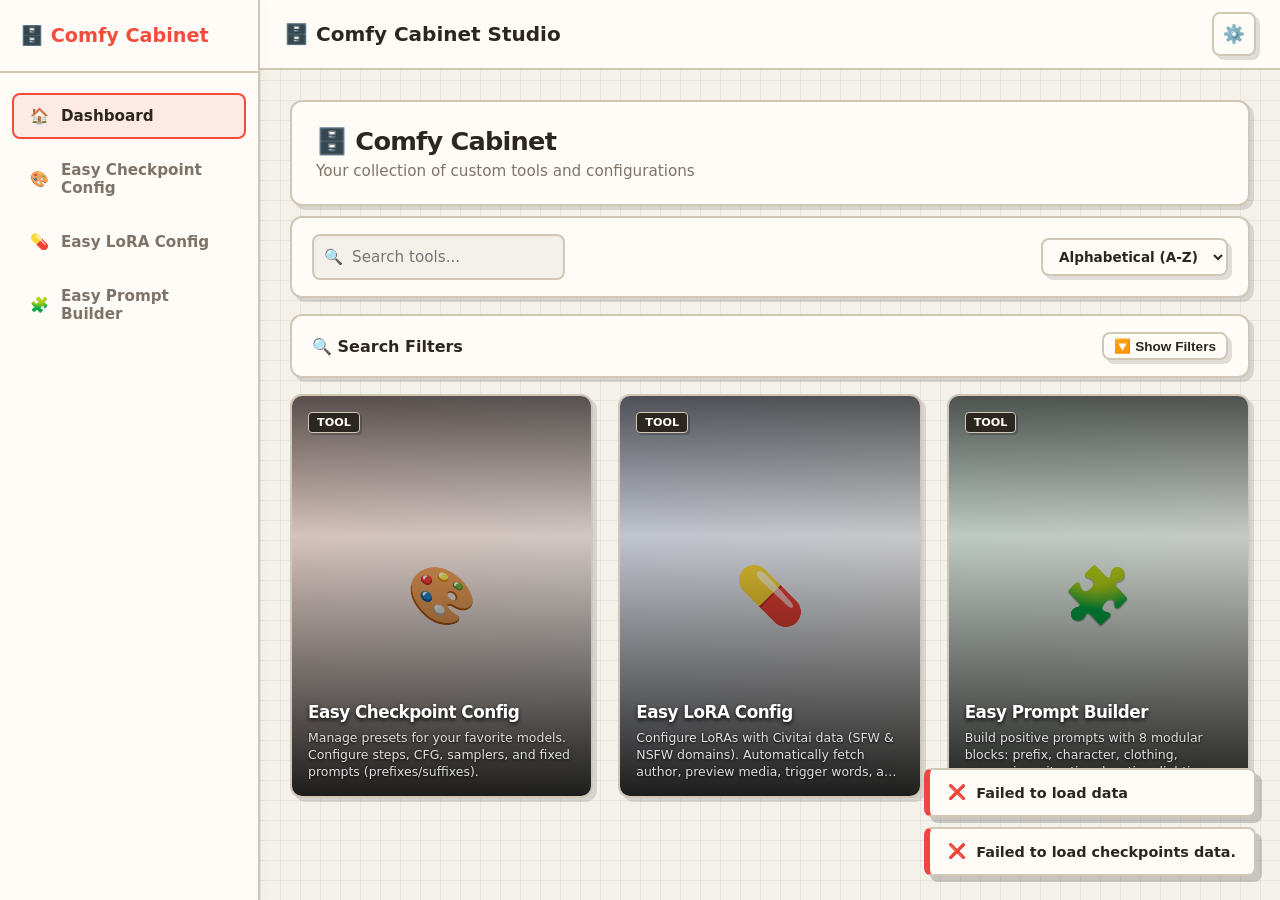
==== commit 140f9fb5: "Specialized LoRA Custom Nodes" ====
--- a/web/index.html
+++ b/web/index.html
@@ -688,37 +688,53 @@
                         </div>
 
                         <div style="display: flex; justify-content: space-between; align-items: center; margin-bottom: 12px; flex-wrap: wrap; gap: 8px;">
-                            <h4 data-i18n="lora_config.blocks_title" style="font-size: 0.95rem; color: var(--accent); margin: 0;">Prompt Builder Blocks (7 Blocks)</h4>
-                        </div>
-
-                        <div class="grid-2">
-                            <div class="form-group">
+                            <h4 id="loraBlocksHeading" data-i18n="lora_config.blocks_title" style="font-size: 0.95rem; color: var(--accent); margin: 0;">Prompt Builder Blocks</h4>
+                        </div>
+
+                        <div class="grid-2" id="loraBlocksGrid">
+                            <div class="form-group" id="group_block_character">
                                 <label data-i18n="lora_config.block_character">👤 Character</label>
                                 <textarea id="block_character" placeholder="Character details..."></textarea>
                             </div>
-                            <div class="form-group">
+                            <div class="form-group" id="group_block_clothing">
                                 <label data-i18n="lora_config.block_clothing">👗 Clothing</label>
                                 <textarea id="block_clothing" placeholder="Outfit, costume..."></textarea>
                             </div>
-                            <div class="form-group">
+                            <div class="form-group" id="group_block_no_clothing">
                                 <label data-i18n="lora_config.block_no_clothing">🔞 No Clothing (NSFW)</label>
                                 <textarea id="block_no_clothing" placeholder="NSFW / nude prompt tags..."></textarea>
                             </div>
-                            <div class="form-group">
+                            <div class="form-group" id="group_block_expression">
                                 <label data-i18n="lora_config.block_expression">😊 Expression</label>
                                 <textarea id="block_expression" placeholder="Facial expression..."></textarea>
                             </div>
-                            <div class="form-group">
-                                <label data-i18n="lora_group.block_situation">🎬 Situation</label>
+                            <div class="form-group" id="group_block_situation">
+                                <label data-i18n="lora_config.block_situation">🎬 Situation</label>
                                 <textarea id="block_situation" placeholder="Action, pose..."></textarea>
                             </div>
-                            <div class="form-group">
+                            <div class="form-group" id="group_block_location">
                                 <label data-i18n="lora_config.block_location">🏰 Location</label>
                                 <textarea id="block_location" placeholder="Environment, background..."></textarea>
                             </div>
-                            <div class="form-group">
+                            <div class="form-group" id="group_block_lighting">
                                 <label data-i18n="lora_config.block_lighting">💡 Lighting</label>
                                 <textarea id="block_lighting" placeholder="Lighting, camera..."></textarea>
+                            </div>
+                            <div class="form-group" id="group_block_prompt_1">
+                                <label data-i18n="lora_config.block_prompt_1">📝 Prompt 1</label>
+                                <textarea id="block_prompt_1" placeholder="Generic prompt block 1..."></textarea>
+                            </div>
+                            <div class="form-group" id="group_block_prompt_2">
+                                <label data-i18n="lora_config.block_prompt_2">📝 Prompt 2</label>
+                                <textarea id="block_prompt_2" placeholder="Generic prompt block 2..."></textarea>
+                            </div>
+                            <div class="form-group" id="group_block_prompt_3">
+                                <label data-i18n="lora_config.block_prompt_3">📝 Prompt 3</label>
+                                <textarea id="block_prompt_3" placeholder="Generic prompt block 3..."></textarea>
+                            </div>
+                            <div class="form-group" id="group_block_prompt_4">
+                                <label data-i18n="lora_config.block_prompt_4">📝 Prompt 4</label>
+                                <textarea id="block_prompt_4" placeholder="Generic prompt block 4..."></textarea>
                             </div>
                         </div>
                     </div>
